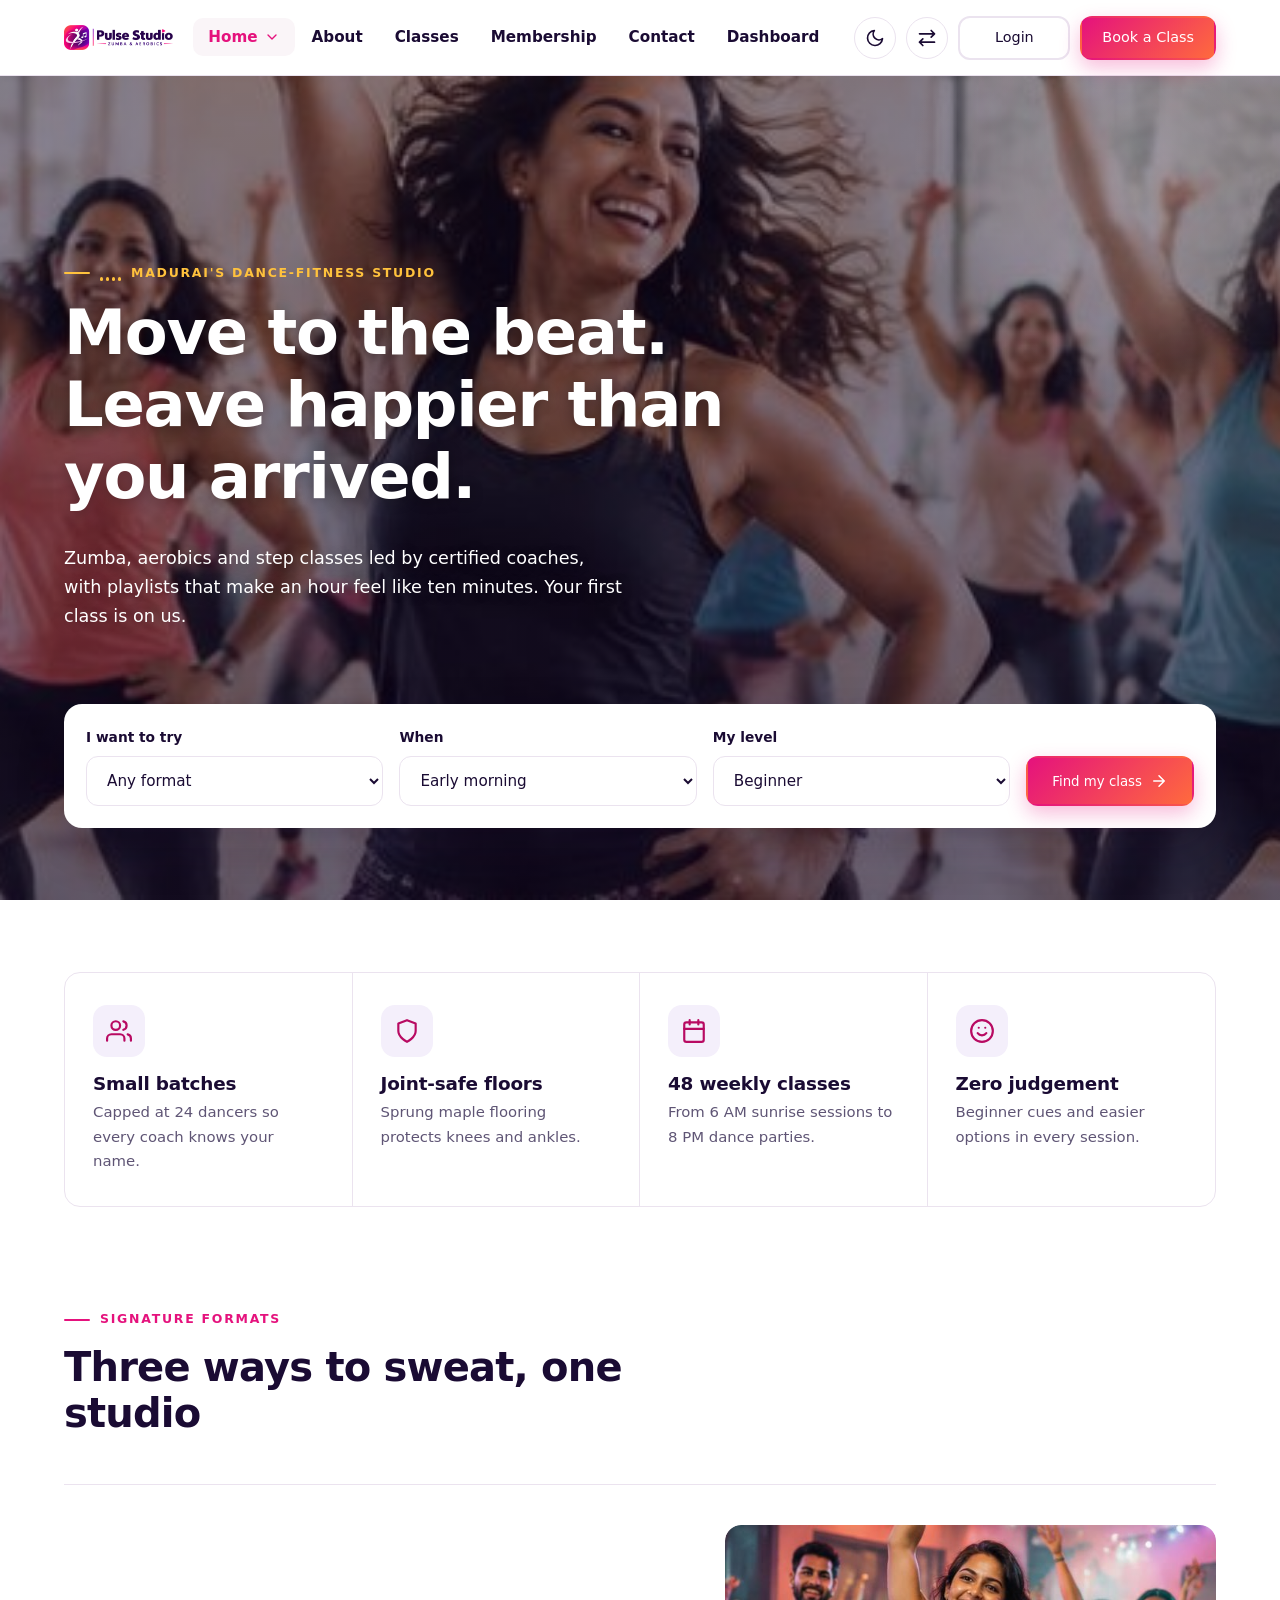
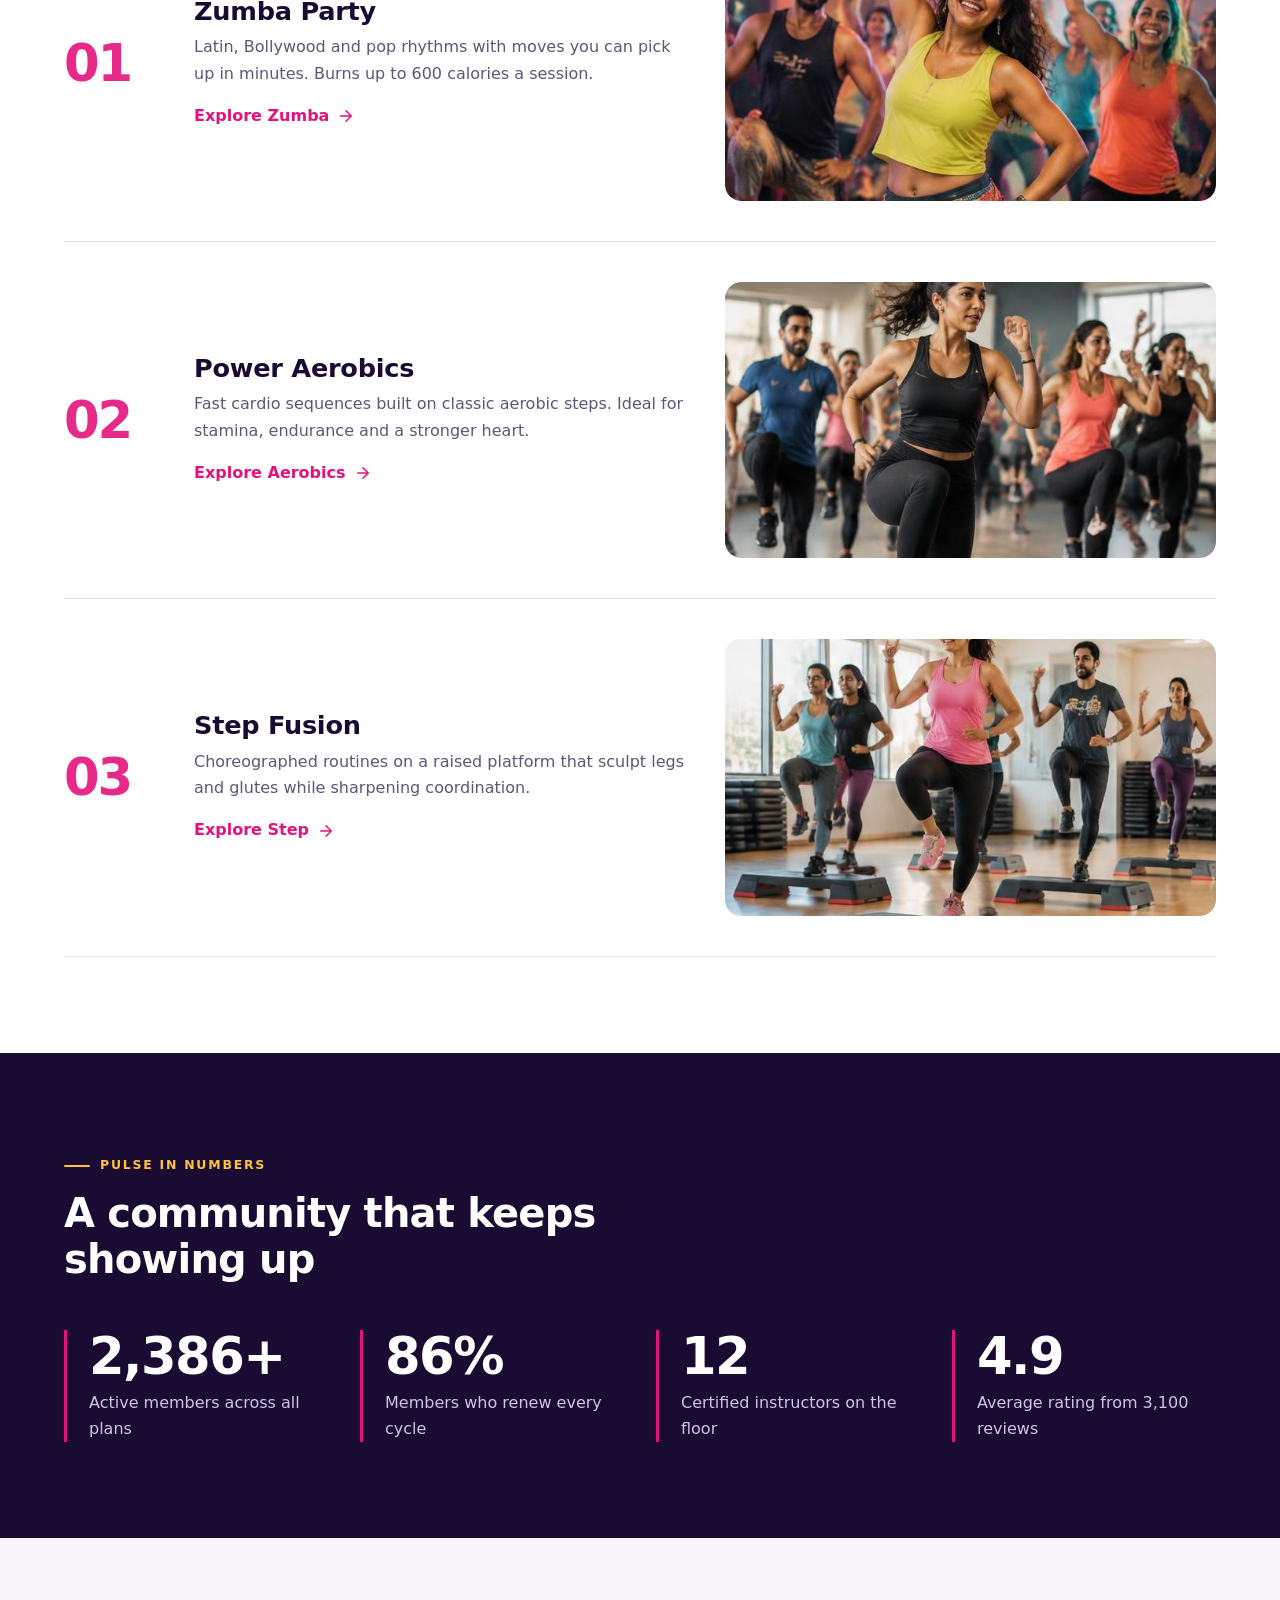
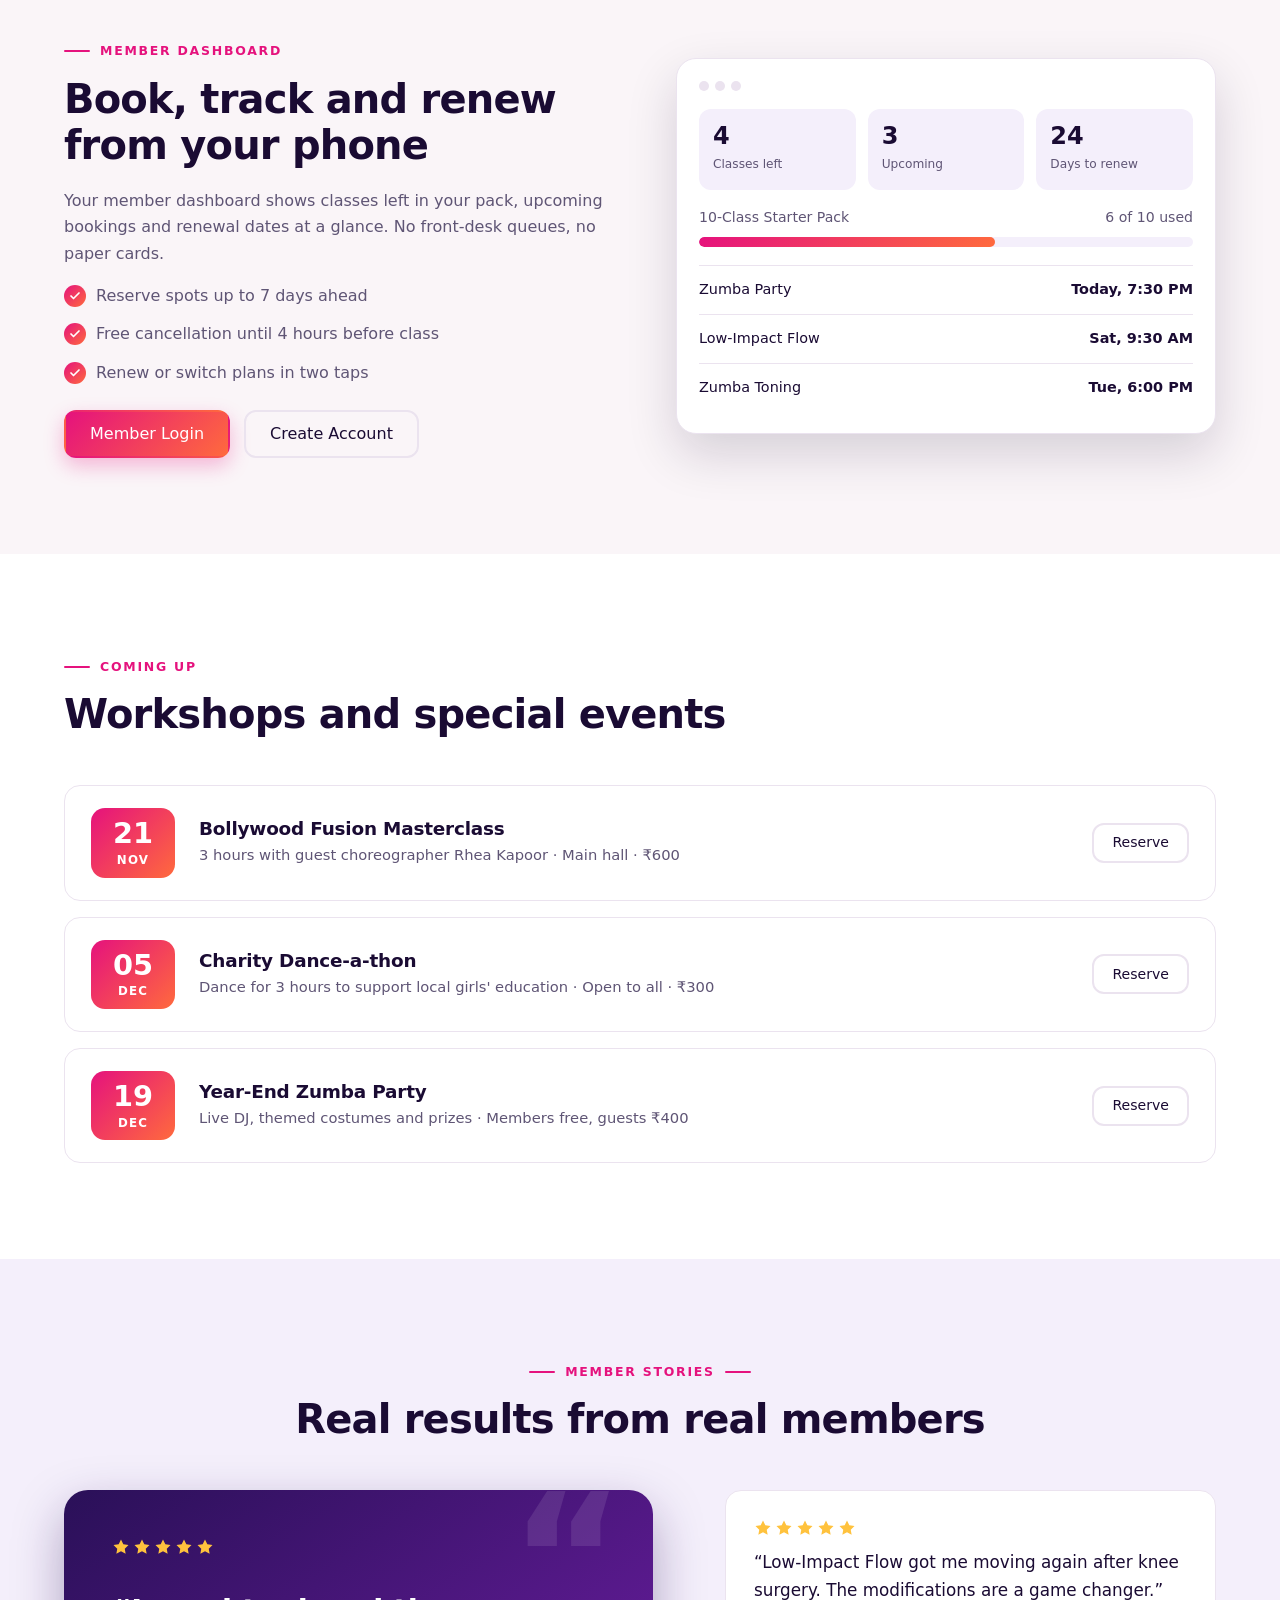
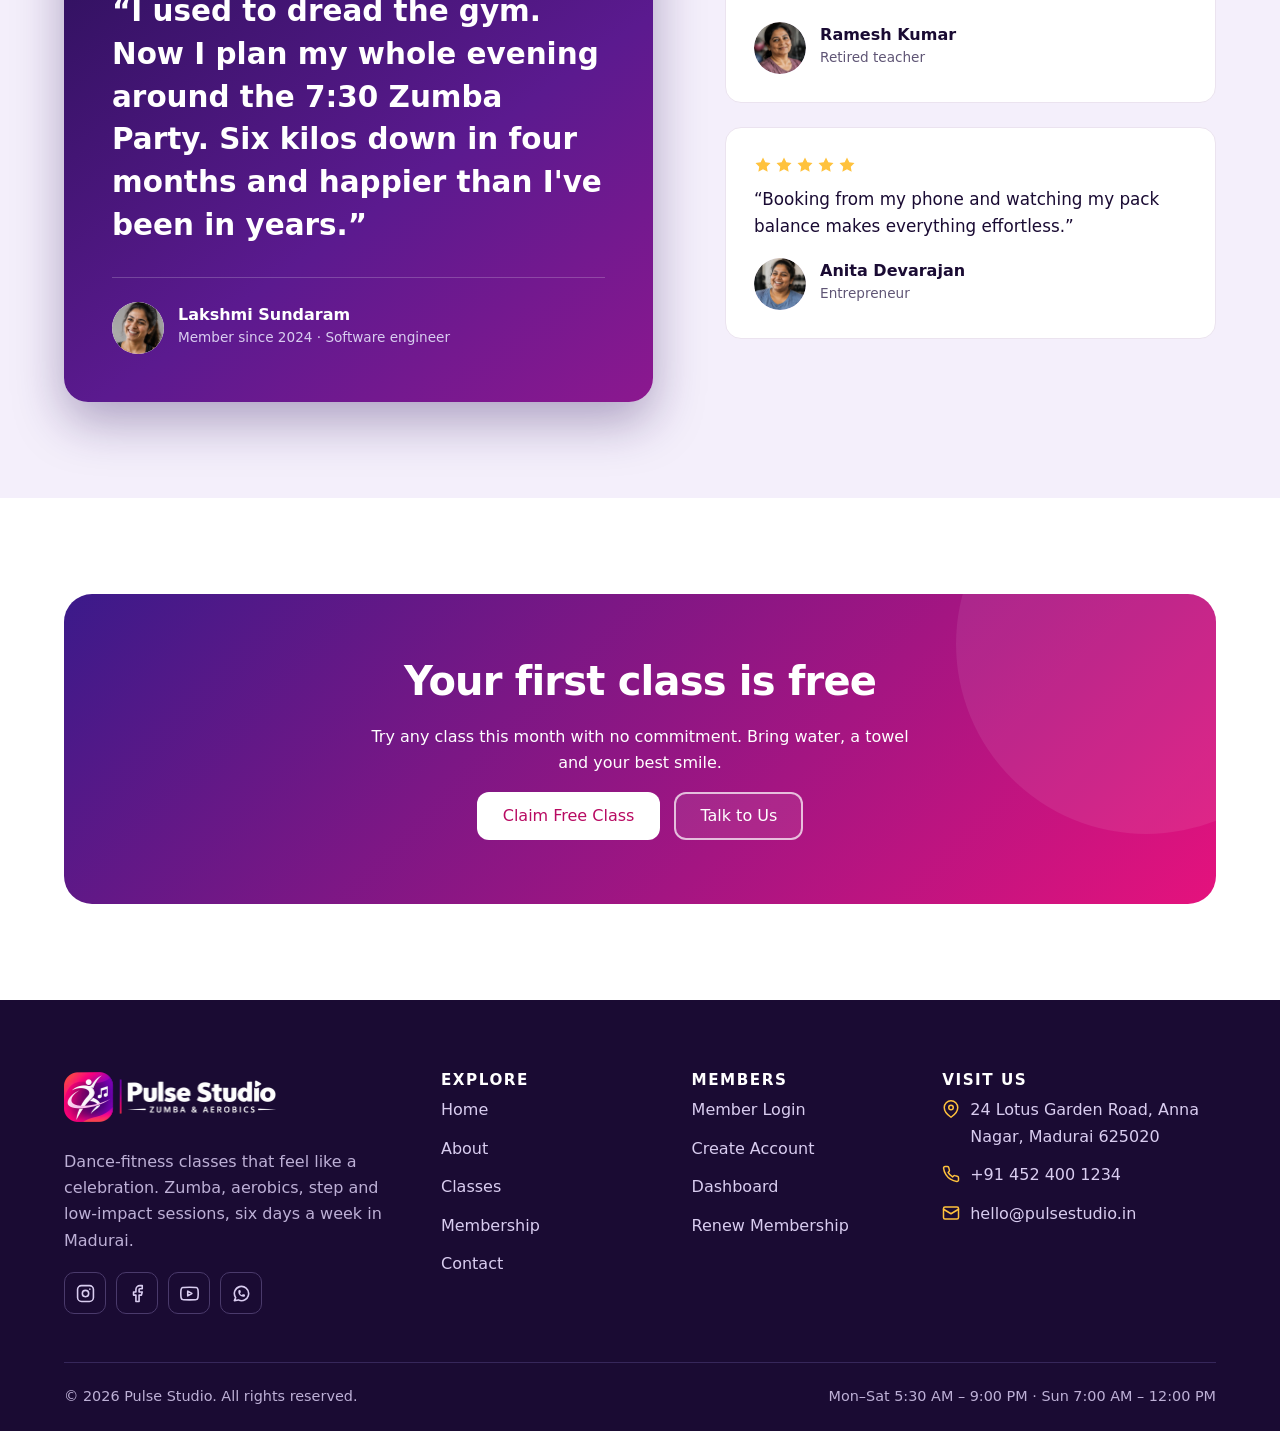
==== index.html @ 19775422 "first commit" ====
<!DOCTYPE html>
<html lang="en" dir="ltr" data-theme="light">
<head>
<meta charset="UTF-8">
<meta name="viewport" content="width=device-width, initial-scale=1">
<title>Pulse Studio — Zumba &amp; Aerobics in Madurai</title>
<meta name="description" content="Upbeat Zumba and aerobics classes for every level. Book a class, track your pack and renew your membership online.">
<script src="assets/js/theme-init.js"></script>
<link rel="icon" type="image/png" sizes="32x32" href="assets/images/favicon-32.png">
<link rel="icon" type="image/png" sizes="256x256" href="assets/images/favicon.png">
<link rel="shortcut icon" href="assets/images/favicon.ico">
<link rel="apple-touch-icon" href="assets/images/favicon.png">
<link rel="stylesheet" href="assets/css/style.css">
<link rel="stylesheet" href="assets/css/responsive.css">
</head>
<body data-page="home1" data-layout="public">
<div id="site-header"></div>
<main>

<!-- 1. Hero with class finder -->
<section class="hero-bg home-hero h1-hero" data-slot="home1-hero-bg" style="--hero-img:url('../images/home1-hero-bg.jpg')">
  <div class="container">
    <div>
      <span class="eyebrow"><span class="eq"><i></i><i></i><i></i><i></i></span>Madurai's dance-fitness studio</span>
      <h1>Move to the beat. Leave happier than you arrived.</h1>
      <p class="lead">Zumba, aerobics and step classes led by certified coaches, with playlists that make an hour feel like ten minutes. Your first class is on us.</p>
    </div>
    <form class="finder" id="classFinder">
      <div class="field"><label for="ff">I want to try</label><select id="ff"><option value="all">Any format</option><option value="zumba">Zumba</option><option value="aerobics">Aerobics</option><option value="step">Step</option><option value="gentle">Low-impact</option></select></div>
      <div class="field"><label for="fd">When</label><select id="fd"><option>Early morning</option><option>Mid-morning</option><option>Evening</option><option>Weekend</option></select></div>
      <div class="field"><label for="fl">My level</label><select id="fl"><option>Beginner</option><option>Intermediate</option><option>All levels</option></select></div>
      <button class="btn btn-primary" type="submit">Find my class <i data-ic="arrow-right"></i></button>
    </form>
  </div>
</section>

<!-- 2. Value strip -->
<section class="section" style="padding-block:72px 0">
  <div class="container">
    <div class="strip">
      <div><div class="ic-box"><i data-ic="users"></i></div><h3>Small batches</h3><p>Capped at 24 dancers so every coach knows your name.</p></div>
      <div><div class="ic-box"><i data-ic="shield"></i></div><h3>Joint-safe floors</h3><p>Sprung maple flooring protects knees and ankles.</p></div>
      <div><div class="ic-box"><i data-ic="calendar"></i></div><h3>48 weekly classes</h3><p>From 6 AM sunrise sessions to 8 PM dance parties.</p></div>
      <div><div class="ic-box"><i data-ic="smile"></i></div><h3>Zero judgement</h3><p>Beginner cues and easier options in every session.</p></div>
    </div>
  </div>
</section>

<!-- 3. Signature formats (numbered rows) -->
<section class="section">
  <div class="container">
    <div class="sec-head"><span class="eyebrow">Signature formats</span><h2>Three ways to sweat, one studio</h2></div>
    <div class="feature-row"><div class="num">01</div><div><h3>Zumba Party</h3><p>Latin, Bollywood and pop rhythms with moves you can pick up in minutes. Burns up to 600 calories a session.</p><a class="text-link" href="classes.html">Explore Zumba <i data-ic="arrow-right"></i></a></div><div class="img-slot r-169" data-slot="home1-format-zumba"><img src="assets/images/home1-format-zumba.jpg" alt="Home1 format zumba" loading="lazy" decoding="async"></div></div>
    <div class="feature-row"><div class="num">02</div><div><h3>Power Aerobics</h3><p>Fast cardio sequences built on classic aerobic steps. Ideal for stamina, endurance and a stronger heart.</p><a class="text-link" href="classes.html">Explore Aerobics <i data-ic="arrow-right"></i></a></div><div class="img-slot r-169" data-slot="home1-format-aerobics"><img src="assets/images/home1-format-aerobics.jpg" alt="Home1 format aerobics" loading="lazy" decoding="async"></div></div>
    <div class="feature-row"><div class="num">03</div><div><h3>Step Fusion</h3><p>Choreographed routines on a raised platform that sculpt legs and glutes while sharpening coordination.</p><a class="text-link" href="classes.html">Explore Step <i data-ic="arrow-right"></i></a></div><div class="img-slot r-169" data-slot="home1-format-step"><img src="assets/images/home1-format-step.jpg" alt="Home1 format step" loading="lazy" decoding="async"></div></div>
  </div>
</section>

<!-- 4. Stats band -->
<section class="section dark-band">
  <div class="container">
    <div class="sec-head"><span class="eyebrow">Pulse in numbers</span><h2>A community that keeps showing up</h2></div>
    <div class="stat-grid">
      <div><div class="stat-num">2,400+</div><p>Active members across all plans</p></div>
      <div><div class="stat-num">86%</div><p>Members who renew every cycle</p></div>
      <div><div class="stat-num">12</div><p>Certified instructors on the floor</p></div>
      <div><div class="stat-num">4.9</div><p>Average rating from 3,100 reviews</p></div>
    </div>
  </div>
</section>

<!-- 5. Member app preview -->
<section class="section alt">
  <div class="container split">
    <div>
      <span class="eyebrow">Member dashboard</span>
      <h2>Book, track and renew from your phone</h2>
      <p>Your member dashboard shows classes left in your pack, upcoming bookings and renewal dates at a glance. No front-desk queues, no paper cards.</p>
      <ul class="checklist"><li>Reserve spots up to 7 days ahead</li><li>Free cancellation until 4 hours before class</li><li>Renew or switch plans in two taps</li></ul>
      <div class="actions"><a class="btn btn-primary" href="login.html">Member Login</a><a class="btn btn-outline" href="create-account.html">Create Account</a></div>
    </div>
    <div class="mock">
      <div class="mock-top"><i></i><i></i><i></i></div>
      <div class="mock-kpis"><div><b>4</b><span>Classes left</span></div><div><b>3</b><span>Upcoming</span></div><div><b>24</b><span>Days to renew</span></div></div>
      <div class="pack-meta"><span>10-Class Starter Pack</span><span>6 of 10 used</span></div>
      <div class="mock-bar"><span style="width:60%"></span></div>
      <div class="mock-row"><span>Zumba Party</span><b>Today, 7:30 PM</b></div>
      <div class="mock-row"><span>Low-Impact Flow</span><b>Sat, 9:30 AM</b></div>
      <div class="mock-row"><span>Zumba Toning</span><b>Tue, 6:00 PM</b></div>
    </div>
  </div>
</section>

<!-- 6. Events -->
<section class="section">
  <div class="container">
    <div class="sec-head"><span class="eyebrow">Coming up</span><h2>Workshops and special events</h2></div>
    <div class="event"><div class="date"><b>21</b><span>Nov</span></div><div><h3>Bollywood Fusion Masterclass</h3><p>3 hours with guest choreographer Rhea Kapoor · Main hall · ₹600</p></div><a class="btn btn-outline btn-sm" href="contact.html">Reserve</a></div>
    <div class="event"><div class="date"><b>05</b><span>Dec</span></div><div><h3>Charity Dance-a-thon</h3><p>Dance for 3 hours to support local girls' education · Open to all · ₹300</p></div><a class="btn btn-outline btn-sm" href="contact.html">Reserve</a></div>
    <div class="event"><div class="date"><b>19</b><span>Dec</span></div><div><h3>Year-End Zumba Party</h3><p>Live DJ, themed costumes and prizes · Members free, guests ₹400</p></div><a class="btn btn-outline btn-sm" href="contact.html">Reserve</a></div>
  </div>
</section>

<!-- 7. Testimonials -->
<section class="section soft">
  <div class="container">
    <div class="sec-head center"><span class="eyebrow">Member stories</span><h2>Real results from real members</h2></div>
    <div class="split wide-l top">
      <div class="feat-quote"><div class="stars"><i data-ic="star" class="fill"></i><i data-ic="star" class="fill"></i><i data-ic="star" class="fill"></i><i data-ic="star" class="fill"></i><i data-ic="star" class="fill"></i></div><p class="quote">“I used to dread the gym. Now I plan my whole evening around the 7:30 Zumba Party. Six kilos down in four months and happier than I've been in years.”</p><div class="person"><div class="img-slot circle" data-slot="home1-t1"><img src="assets/images/home1-t1.jpg" alt="Home1 t1" loading="lazy" decoding="async"></div><div><strong>Lakshmi Sundaram</strong><span>Member since 2024 · Software engineer</span></div></div></div>
      <div class="grid" style="grid-template-columns:1fr">
        <article class="card"><div class="stars"><i data-ic="star" class="fill"></i><i data-ic="star" class="fill"></i><i data-ic="star" class="fill"></i><i data-ic="star" class="fill"></i><i data-ic="star" class="fill"></i></div><p class="quote">“Low-Impact Flow got me moving again after knee surgery. The modifications are a game changer.”</p><div class="person"><div class="img-slot circle" data-slot="home1-t2"><img src="assets/images/home1-t2.jpg" alt="Home1 t2" loading="lazy" decoding="async"></div><div><strong>Ramesh Kumar</strong><span>Retired teacher</span></div></div></article>
        <article class="card"><div class="stars"><i data-ic="star" class="fill"></i><i data-ic="star" class="fill"></i><i data-ic="star" class="fill"></i><i data-ic="star" class="fill"></i><i data-ic="star" class="fill"></i></div><p class="quote">“Booking from my phone and watching my pack balance makes everything effortless.”</p><div class="person"><div class="img-slot circle" data-slot="home1-t3"><img src="assets/images/home1-t3.jpg" alt="Home1 t3" loading="lazy" decoding="async"></div><div><strong>Anita Devarajan</strong><span>Entrepreneur</span></div></div></article>
      </div>
    </div>
  </div>
</section>

<!-- 8. CTA -->
<section class="section">
  <div class="container">
    <div class="band center">
      <h2>Your first class is free</h2>
      <p style="max-width:560px;margin-inline:auto">Try any class this month with no commitment. Bring water, a towel and your best smile.</p>
      <div class="actions" style="justify-content:center"><a class="btn btn-light" href="create-account.html">Claim Free Class</a><a class="btn btn-ghost-light" href="contact.html">Talk to Us</a></div>
    </div>
  </div>
</section>

</main>
<div id="site-footer"></div>
<script src="assets/js/main.js"></script>
</body>
</html>
---- assets/css/style.css ----
/* ===== Pulse Studio design system ===== */
:root {
  --pink: #e5127d;
  --pink-dark: #b80a62;
  --coral: #ff6a3d;
  --violet: #6a35e0;
  --gold: #ffc23d;
  --teal: #0fb5a6;
  --plum: #1a0b33;
  --bg: #ffffff;
  --bg-alt: #faf5f8;
  --bg-soft: #f4effb;
  --surface: #ffffff;
  --text: #1a0b33;
  --muted: #5f5575;
  --border: #ebe3ef;
  --shadow: 0 1px 2px rgba(26, 11, 51, .04), 0 8px 24px rgba(26, 11, 51, .07);
  --shadow-lg: 0 20px 50px rgba(26, 11, 51, .16);
  --radius: 16px;
  --radius-sm: 10px;
  --container: 1200px;
  --nav-h: 76px;
  --hero-h: 440px;
  --btn-h: 48px;
  --ctl-h: 42px;
  --grad: linear-gradient(135deg, var(--pink), var(--coral));
  --grad-2: linear-gradient(135deg, #3b1a8a, var(--pink));
  --slot-a: #f3e2ee;
  --slot-b: #e7defa;
  --ok-bg: #d9f7ee; --ok: #067a62; --wait-bg: #fff0d1; --wait: #94600a; --bad-bg: #ffe1e6; --bad: #b4163a;
}
[data-theme="dark"] {
  --bg: #110a20;
  --bg-alt: #170e2a;
  --bg-soft: #1c1233;
  --surface: #1f1537;
  --text: #f5effc;
  --muted: #b7abd0;
  --border: #35264d;
  --shadow: 0 1px 2px rgba(0, 0, 0, .3), 0 8px 24px rgba(0, 0, 0, .35);
  --shadow-lg: 0 20px 50px rgba(0, 0, 0, .55);
  --slot-a: #2c2046;
  --slot-b: #251a3e;
  --ok-bg: #0c3b32; --ok: #6ff0cf; --wait-bg: #432f0a; --wait: #ffd27a; --bad-bg: #4a1220; --bad: #ff9fb2;
}
*, *::before, *::after { box-sizing: border-box; }
html { scroll-behavior: smooth; }
body { margin: 0; background: var(--bg); color: var(--text); font-family: "Segoe UI", system-ui, -apple-system, Roboto, "Helvetica Neue", Arial, sans-serif; line-height: 1.65; font-size: 16px; -webkit-font-smoothing: antialiased; }
img, svg { max-width: 100%; }
a { color: inherit; text-decoration: none; }
h1, h2, h3, h4 { line-height: 1.15; margin: 0 0 .5em; font-weight: 800; letter-spacing: -.02em; overflow-wrap: anywhere; }
h1 { font-size: clamp(2.1rem, 5.2vw, 3.9rem); }
h2 { font-size: clamp(1.7rem, 3.4vw, 2.5rem); }
h3 { font-size: 1.15rem; letter-spacing: -.01em; }
p { margin: 0 0 1em; color: var(--muted); overflow-wrap: anywhere; }
.container { width: 100%; max-width: var(--container); margin-inline: auto; padding-inline: 24px; }
.section { padding: 96px 0; }
.alt { background: var(--bg-alt); }
.soft { background: var(--bg-soft); }
.dark-band { background: var(--plum); color: #fff; }
.dark-band h2, .dark-band h3 { color: #fff; }
.dark-band p { color: #cfc3e8; }
.center { text-align: center; }
.eyebrow { display: inline-flex; align-items: center; gap: 10px; font-weight: 700; font-size: .78rem; letter-spacing: .14em; text-transform: uppercase; color: var(--pink); margin-bottom: 14px; }
.eyebrow::before { content: ""; width: 26px; height: 2px; background: currentColor; border-radius: 2px; }
.center .eyebrow::after { content: ""; width: 26px; height: 2px; background: currentColor; border-radius: 2px; }
.dark-band .eyebrow, .hero-bg .eyebrow { color: var(--gold); }
.sec-head { max-width: 700px; margin-bottom: 48px; }
.sec-head.center { margin-inline: auto; }
.sec-head p { font-size: 1.05rem; }
.lead { font-size: 1.1rem; }

/* Icons */
.ic { display: inline-flex; width: 1.25em; height: 1.25em; flex-shrink: 0; }
.ic svg { width: 100%; height: 100%; stroke: currentColor; fill: none; stroke-width: 2; stroke-linecap: round; stroke-linejoin: round; }
.ic.fill svg { fill: currentColor; stroke: none; }
.ic-box { width: 52px; height: 52px; border-radius: 14px; display: grid; place-items: center; background: var(--bg-soft); color: var(--pink); margin-bottom: 18px; font-size: 1.5rem; flex-shrink: 0; }
.ic-box .ic { width: 26px; height: 26px; }
.ic-box.solid { background: var(--grad); color: #fff; }
.alt .ic-box, .soft .ic-box { background: var(--surface); }
.stars { display: flex; gap: 3px; color: var(--gold); margin-bottom: 12px; }
.stars .ic { width: 18px; height: 18px; }

/* Buttons */
.btn { display: inline-flex; align-items: center; justify-content: center; gap: 8px; height: var(--btn-h); padding: 0 24px; border-radius: 12px; border: 2px solid transparent; font: 700 .95rem/1 inherit; font-family: inherit; cursor: pointer; white-space: nowrap; transition: transform .15s, box-shadow .15s, background .15s; }
.btn:hover { transform: translateY(-2px); }
.btn .ic { width: 18px; height: 18px; }
.btn-primary { background: var(--grad); color: #fff; box-shadow: 0 8px 20px rgba(229, 18, 125, .28); }
.btn-outline { background: transparent; color: var(--text); border-color: var(--border); }
.btn-outline:hover { border-color: var(--pink); color: var(--pink); }
.btn-light { background: #fff; color: var(--pink-dark); }
.btn-ghost-light { background: rgba(255, 255, 255, .08); color: #fff; border-color: rgba(255, 255, 255, .7); }
.btn-dark { background: var(--plum); color: #fff; }
.btn-block { width: 100%; }
.btn-sm { --btn-h: 40px; padding: 0 18px; font-size: .88rem; }
.actions { display: flex; flex-wrap: wrap; gap: 14px; }
.text-link { display: inline-flex; align-items: center; gap: 8px; font-weight: 700; color: var(--pink); }
.text-link .ic { width: 18px; height: 18px; }

/* Image slots (intentionally blank) */
.img-slot { position: relative; width: 100%; min-height: 200px; border-radius: var(--radius); overflow: hidden; background: radial-gradient(circle at 20% 15%, rgba(255, 255, 255, .5), transparent 45%), linear-gradient(135deg, var(--slot-a), var(--slot-b)); }
.r-43 { aspect-ratio: 4/3; min-height: 0; }
.r-169 { aspect-ratio: 16/9; min-height: 0; }
.r-11 { aspect-ratio: 1/1; min-height: 0; }
.r-34 { aspect-ratio: 3/4; min-height: 0; }
.r-45 { aspect-ratio: 4/5; min-height: 0; }
.tall { min-height: 460px; }
.circle { border-radius: 50%; }
.stretch { height: 100%; min-height: 320px; }

/* Hero */
.hero-bg { position: relative; isolation: isolate; color: #fff; display: flex; align-items: center; width: 100%; background-color: #2a1253; background-image: var(--hero-img, linear-gradient(120deg, #2a1058 0%, #8d1a8f 48%, #ff5a7a 100%)); background-size: cover; background-position: center; background-repeat: no-repeat; }
.hero-bg::before { content: ""; position: absolute; inset: 0; background: rgba(18, 6, 36, .16); z-index: -1; }
.hero-bg h1, .hero-bg h2, .hero-bg p { color: #fff; text-shadow: 0 2px 14px rgba(0, 0, 0, .3); }
.page-hero { min-height: var(--hero-h); height: var(--hero-h); padding: 40px 0; }
.page-hero p { max-width: 620px; font-size: 1.12rem; }
.crumbs { font-size: .88rem; margin-bottom: 16px; display: flex; gap: 8px; align-items: center; font-weight: 600; }
.crumbs .ic { width: 14px; height: 14px; opacity: .8; }
.home-hero { min-height: calc(100vh - var(--nav-h)); padding: 72px 0; }

/* Public navbar */
.site-header { position: sticky; top: 0; z-index: 100; background: var(--surface); border-bottom: 1px solid var(--border); height: var(--nav-h); }
.nav-wrap { height: 100%; display: flex; align-items: center; justify-content: space-between; gap: 20px; }
.logo { display: inline-flex; align-items: center; gap: 11px; font-weight: 900; font-size: 1.25rem; letter-spacing: -.02em; flex-shrink: 0; line-height: 1.05; }
.logo-mark { width: 40px; height: 40px; border-radius: 12px; background: var(--grad); display: grid; place-items: center; color: #fff; flex-shrink: 0; }
.logo-mark .ic { width: 22px; height: 22px; }
.logo small { display: block; font-size: .6rem; font-weight: 700; letter-spacing: .16em; color: var(--muted); text-transform: uppercase; margin-top: 3px; }
.nav-links { display: flex; align-items: center; gap: 2px; list-style: none; margin: 0; padding: 0; }
.nav-links > li { position: relative; }
.nav-links a, .nav-links .dd-toggle { display: inline-flex; align-items: center; gap: 6px; padding: 10px 15px; border-radius: 10px; font-weight: 600; font-size: .95rem; background: none; border: 0; color: var(--text); cursor: pointer; font-family: inherit; white-space: nowrap; }
.nav-links .dd-toggle .ic { width: 16px; height: 16px; }
.nav-links a:hover, .nav-links .dd-toggle:hover { background: var(--bg-alt); }
.nav-links .active { color: var(--pink); background: var(--bg-alt); }
.dropdown { position: absolute; top: calc(100% + 6px); inset-inline-start: 0; min-width: 160px; background: var(--surface); border: 1px solid var(--border); border-radius: 12px; box-shadow: var(--shadow-lg); padding: 6px; display: none; z-index: 110; }
.dropdown.open { display: block; }
.dropdown a { display: flex; width: 100%; }
.nav-actions { display: flex; align-items: center; gap: 10px; }
.nav-actions .btn { --btn-h: 44px; padding: 0 20px; font-size: .9rem; min-width: 112px; }
.icon-btn { width: var(--ctl-h); height: var(--ctl-h); border-radius: 10px; border: 1px solid var(--border); background: var(--surface); color: var(--text); cursor: pointer; display: inline-grid; place-items: center; flex-shrink: 0; font-family: inherit; padding: 0; position: relative; }
.icon-btn:hover { background: var(--bg-alt); border-color: var(--pink); color: var(--pink); }
.icon-btn .ic { width: 20px; height: 20px; }
.dir-btn { width: auto; min-width: 52px; padding: 0 12px; font-weight: 800; font-size: .78rem; letter-spacing: .04em; }
.theme-btn .ic-moon { display: inline-flex; }
.theme-btn .ic-sun { display: none; }
[data-theme="dark"] .theme-btn .ic-moon { display: none; }
[data-theme="dark"] .theme-btn .ic-sun { display: inline-flex; }
.hamburger { display: none; }
.mobile-menu { display: none; }
html.nav-compact .nav-links, html.nav-compact .nav-actions .btn, html.nav-compact .nav-actions .theme-btn, html.nav-compact .nav-actions .dir-btn { display: none; }
html.nav-compact .hamburger { display: inline-grid; }
html.nav-compact .mobile-menu { position: fixed; top: var(--nav-h); inset-inline: 0; bottom: 0; background: var(--surface); padding: 20px; overflow-y: auto; z-index: 99; border-top: 1px solid var(--border); }
html.nav-compact .mobile-menu.open { display: block; }
.mobile-menu ul { list-style: none; margin: 0 0 20px; padding: 0; }
.mobile-menu li > a, .mobile-menu .dd-toggle { display: flex; width: 100%; justify-content: space-between; align-items: center; padding: 14px 12px; font-weight: 700; border-radius: 12px; background: none; border: 0; color: var(--text); font-size: 1rem; font-family: inherit; cursor: pointer; }
.mobile-menu li > a.active, .mobile-menu .dd-toggle.active { color: var(--pink); background: var(--bg-alt); }
.mobile-menu .sub { display: none; padding-inline-start: 16px; }
.mobile-menu .sub.open { display: block; }
.mobile-menu .sub a { display: block; padding: 12px; font-weight: 600; border-radius: 10px; }
.mobile-menu .m-actions { display: grid; gap: 12px; margin-bottom: 20px; }
.mobile-menu .m-actions .btn { width: 100%; }
.mobile-menu .m-controls { display: flex; gap: 10px; }
.mobile-menu .m-controls .icon-btn { flex: 1; height: 46px; }

/* Grids */
.grid { display: grid; gap: 24px; }
.grid-2 { grid-template-columns: repeat(2, 1fr); }
.grid-3 { grid-template-columns: repeat(3, 1fr); }
.grid-4 { grid-template-columns: repeat(4, 1fr); }
.split { display: grid; grid-template-columns: 1fr 1fr; gap: 72px; align-items: center; }
.split.wide-l { grid-template-columns: 1.2fr 1fr; }
.split.wide-r { grid-template-columns: 1fr 1.2fr; }
.split.top { align-items: start; }
.card { background: var(--surface); border: 1px solid var(--border); border-radius: var(--radius); padding: 28px; display: flex; flex-direction: column; height: 100%; transition: transform .2s, box-shadow .2s; }
.card:hover { transform: translateY(-3px); box-shadow: var(--shadow); }
.card .img-slot { margin-bottom: 20px; }
.card p { flex-grow: 1; }
.card > .btn, .card > .text-link { align-self: flex-start; margin-top: auto; }
.card.flat:hover { transform: none; box-shadow: none; }
.meta { display: flex; flex-wrap: wrap; gap: 8px; margin-bottom: 12px; }
.tag { display: inline-flex; align-items: center; gap: 6px; padding: 4px 12px; border-radius: 999px; font-size: .74rem; font-weight: 800; background: var(--bg-alt); color: var(--pink); border: 1px solid var(--border); letter-spacing: .02em; }
.tag.violet { color: var(--violet); background: var(--bg-soft); }
[data-theme="dark"] .tag.violet { color: #c4a9ff; }
.tag .ic { width: 13px; height: 13px; }
.checklist { list-style: none; padding: 0; margin: 0 0 24px; display: grid; gap: 12px; }
.checklist li { padding-inline-start: 32px; position: relative; color: var(--muted); }
.checklist li b { color: var(--text); }
.checklist li::before { content: ""; position: absolute; inset-inline-start: 0; top: 2px; width: 22px; height: 22px; border-radius: 50%; background: url("data:image/svg+xml,%3Csvg xmlns='http://www.w3.org/2000/svg' viewBox='0 0 24 24' fill='none' stroke='white' stroke-width='3.4' stroke-linecap='round' stroke-linejoin='round'%3E%3Cpath d='M20 6L9 17l-5-5'/%3E%3C/svg%3E") center / 12px no-repeat, var(--grad); }

/* Stat / number */
.stat-num { font-size: clamp(2.2rem, 4vw, 3.2rem); font-weight: 900; line-height: 1.05; letter-spacing: -.03em; }
.stat-num.grad { background: var(--grad); -webkit-background-clip: text; background-clip: text; color: transparent; }
.dark-band .stat-num { color: #fff; }
.band { background: var(--grad-2); color: #fff; border-radius: 28px; padding: 64px 48px; position: relative; overflow: hidden; }
.band h2, .band p { color: #fff; }
.band::after { content: ""; position: absolute; width: 380px; height: 380px; border-radius: 50%; background: rgba(255, 255, 255, .08); inset-inline-end: -120px; top: -140px; }
.band > * { position: relative; z-index: 1; }
.person { display: flex; align-items: center; gap: 14px; margin-top: auto; }
.person .img-slot { width: 52px; min-height: 52px; height: 52px; margin: 0; flex-shrink: 0; }
.person strong { display: block; line-height: 1.2; }
.person span { font-size: .85rem; color: var(--muted); }
.quote { font-size: 1.05rem; color: var(--text); }

/* Tables, status */
.table-wrap { overflow-x: auto; border-radius: var(--radius); border: 1px solid var(--border); background: var(--surface); }
table { width: 100%; border-collapse: collapse; min-width: 600px; }
th, td { padding: 15px 18px; text-align: start; border-bottom: 1px solid var(--border); font-size: .92rem; white-space: nowrap; vertical-align: middle; }
th { background: var(--bg-alt); font-size: .74rem; text-transform: uppercase; letter-spacing: .08em; color: var(--muted); font-weight: 800; }
tr:last-child td { border-bottom: 0; }
tbody tr:hover td { background: var(--bg-alt); }
.status { display: inline-block; padding: 4px 12px; border-radius: 999px; font-size: .74rem; font-weight: 800; }
.st-ok { background: var(--ok-bg); color: var(--ok); }
.st-wait { background: var(--wait-bg); color: var(--wait); }
.st-bad { background: var(--bad-bg); color: var(--bad); }

/* Tabs / chips */
.chips, .tabs { display: flex; flex-wrap: wrap; gap: 10px; margin-bottom: 32px; }
.chip, .tab-btn { height: 42px; padding: 0 20px; border-radius: 10px; border: 1px solid var(--border); background: var(--surface); color: var(--text); font-weight: 700; cursor: pointer; font-family: inherit; font-size: .9rem; }
.chip:hover, .tab-btn:hover { border-color: var(--pink); }
.chip.on, .tab-btn.on { background: var(--plum); color: #fff; border-color: var(--plum); }
[data-theme="dark"] .chip.on, [data-theme="dark"] .tab-btn.on { background: var(--pink); border-color: var(--pink); }
.tab-panel { display: none; }
.tab-panel.on { display: block; }

/* Pricing */
.price-card { position: relative; }
.price-card .price { font-size: 3rem; font-weight: 900; letter-spacing: -.03em; line-height: 1; margin: 12px 0 22px; color: var(--text); }
.price-card .price small { font-size: .95rem; font-weight: 600; color: var(--muted); letter-spacing: 0; }
.price-card.featured { background: var(--plum); border-color: var(--plum); color: #fff; transform: translateY(-12px); box-shadow: var(--shadow-lg); }
.price-card.featured:hover { transform: translateY(-14px); }
.price-card.featured h3, .price-card.featured .price { color: #fff; }
.price-card.featured p, .price-card.featured .checklist li, .price-card.featured .price small { color: #cfc3e8; }
.price-card .badge { position: absolute; top: -14px; inset-inline-start: 28px; background: var(--grad); color: #fff; padding: 5px 16px; border-radius: 999px; font-size: .74rem; font-weight: 800; letter-spacing: .04em; }
.switch { display: inline-flex; background: var(--bg-alt); border: 1px solid var(--border); border-radius: 12px; padding: 4px; margin-bottom: 44px; }
.switch button { height: 42px; padding: 0 22px; border: 0; border-radius: 9px; background: none; color: var(--text); font: 700 .9rem inherit; font-family: inherit; cursor: pointer; }
.switch button.on { background: var(--plum); color: #fff; }
[data-theme="dark"] .switch button.on { background: var(--pink); }

/* Accordion */
.acc { display: grid; gap: 12px; }
.acc-item { background: var(--surface); border: 1px solid var(--border); border-radius: 14px; }
.acc-q { width: 100%; display: flex; justify-content: space-between; gap: 12px; align-items: center; padding: 20px 22px; background: none; border: 0; color: var(--text); font: 700 1rem inherit; font-family: inherit; cursor: pointer; text-align: start; }
.acc-q .ic { transition: transform .2s; color: var(--pink); }
.acc-a { display: none; padding: 0 22px 20px; }
.acc-a p { margin: 0; }
.acc-item.open .acc-a { display: block; }
.acc-item.open .acc-q .ic { transform: rotate(45deg); }

/* Forms */
.form-grid { display: grid; grid-template-columns: 1fr 1fr; gap: 18px; }
.field { display: flex; flex-direction: column; gap: 7px; margin-bottom: 18px; min-width: 0; }
.form-grid .field { margin-bottom: 0; }
.field.full { grid-column: 1 / -1; }
.field label { font-weight: 700; font-size: .86rem; }
.field input, .field select, .field textarea { width: 100%; height: 50px; padding: 0 16px; border-radius: 12px; border: 1.5px solid var(--border); background: var(--surface); color: var(--text); font: inherit; font-size: .95rem; }
.field textarea { height: 140px; padding: 14px 16px; resize: vertical; }
.field input:focus, .field select:focus, .field textarea:focus { outline: 2px solid var(--pink); outline-offset: 1px; border-color: var(--pink); }
.field .err { color: #d1264b; font-size: .8rem; display: none; }
.field.invalid .err { display: block; }
.field.invalid input, .field.invalid textarea, .field.invalid select { border-color: #d1264b; }
.form-msg { display: none; padding: 14px 16px; border-radius: 12px; background: var(--ok-bg); color: var(--ok); font-weight: 700; margin-top: 16px; }
.form-msg.show { display: block; }
.pw-wrap { position: relative; }
.pw-wrap input { padding-inline-end: 52px; }
.pw-toggle { position: absolute; inset-inline-end: 6px; top: 7px; width: 36px; height: 36px; border: 0; background: none; cursor: pointer; color: var(--muted); display: grid; place-items: center; }
.pw-toggle .ic { width: 20px; height: 20px; }
.pw-toggle .ic-off { display: none; }
.pw-toggle.shown .ic-off { display: inline-flex; }
.pw-toggle.shown .ic-on { display: none; }
.check { display: flex; gap: 10px; align-items: center; font-size: .9rem; color: var(--muted); }
.check input { width: 18px; height: 18px; accent-color: var(--pink); flex-shrink: 0; }

/* Contact helpers */
.info-row { display: flex; gap: 16px; align-items: flex-start; padding: 22px 0; border-bottom: 1px solid var(--border); }
.info-row:last-child { border-bottom: 0; }
.info-row .ic-box { margin: 0; width: 48px; height: 48px; }
.info-row strong { display: block; }
.info-row span { color: var(--muted); }
.map-box { border-radius: var(--radius); overflow: hidden; border: 1px solid var(--border); min-height: 420px; background: var(--bg-soft); }
.map-box svg { width: 100%; height: 100%; min-height: 420px; display: block; }
.hours { width: 100%; border-collapse: collapse; min-width: 0; }
.hours td { padding: 14px 0; border-bottom: 1px dashed var(--border); white-space: normal; font-size: 1rem; }
.hours td:last-child { text-align: end; font-weight: 700; }
.hours tr:last-child td { border: 0; }
.hours tr:hover td { background: none; }

/* Footer */
.site-footer { background: var(--plum); color: #d9cdf0; padding-top: 72px; }
.site-footer p { color: #bdb0d6; }
.foot-grid { display: grid; grid-template-columns: 1.6fr 1fr 1fr 1.3fr; gap: 40px; padding-bottom: 48px; }
.site-footer h4 { color: #fff; font-size: .95rem; text-transform: uppercase; letter-spacing: .1em; }
.site-footer ul { list-style: none; margin: 0; padding: 0; display: grid; gap: 12px; }
.site-footer li { display: flex; gap: 10px; align-items: flex-start; }
.site-footer li .ic { width: 18px; height: 18px; margin-top: 3px; color: var(--gold); }
.site-footer a:hover { color: var(--gold); }
.socials { display: flex; gap: 10px; margin-top: 18px; }
.socials a { width: 42px; height: 42px; border-radius: 10px; border: 1px solid #4a3a6b; display: grid; place-items: center; }
.socials a:hover { background: var(--pink); border-color: var(--pink); color: #fff; }
.socials .ic { width: 19px; height: 19px; }
.foot-bottom { border-top: 1px solid #36275a; padding: 22px 0; font-size: .9rem; display: flex; justify-content: space-between; flex-wrap: wrap; gap: 10px; color: #bdb0d6; }
.to-top { position: fixed; inset-inline-end: 20px; bottom: 20px; width: 48px; height: 48px; border-radius: 12px; border: 0; background: var(--grad); color: #fff; cursor: pointer; box-shadow: 0 8px 20px rgba(229, 18, 125, .4); opacity: 0; pointer-events: none; transition: opacity .2s; z-index: 90; display: grid; place-items: center; }
.to-top.show { opacity: 1; pointer-events: auto; }

/* ====== Home 1 ====== */
.h1-hero { align-items: flex-end; }
.h1-hero .container { display: flex; flex-direction: column; gap: 56px; }
.h1-hero h1 { max-width: 780px; }
.h1-hero .lead { max-width: 560px; }
.finder { background: var(--surface); border-radius: 18px; padding: 22px; display: grid; grid-template-columns: repeat(3, 1fr) auto; gap: 16px; align-items: end; box-shadow: var(--shadow-lg); color: var(--text); }
.finder .field { margin: 0; }
.finder .btn { height: 50px; }
.strip { display: grid; grid-template-columns: repeat(4, 1fr); gap: 0; border: 1px solid var(--border); border-radius: var(--radius); background: var(--surface); }
.strip > div { padding: 32px 28px; border-inline-end: 1px solid var(--border); }
.strip > div:last-child { border: 0; }
.strip .ic-box { margin-bottom: 16px; }
.strip h3 { margin-bottom: 6px; }
.strip p { margin: 0; font-size: .93rem; }
.feature-row { display: grid; grid-template-columns: 90px 1fr 1fr; gap: 40px; align-items: center; padding: 40px 0; border-top: 1px solid var(--border); }
.feature-row:last-child { border-bottom: 1px solid var(--border); }
.feature-row .num { font-size: 3.2rem; font-weight: 900; color: var(--pink); opacity: .9; letter-spacing: -.04em; line-height: 1; }
.feature-row h3 { font-size: 1.6rem; margin-bottom: 8px; }
.stepper { display: grid; grid-template-columns: repeat(4, 1fr); gap: 0; position: relative; counter-reset: st; }
.stepper::before { content: ""; position: absolute; top: 24px; inset-inline: 12% 12%; height: 2px; background: repeating-linear-gradient(90deg, var(--border) 0 8px, transparent 8px 16px); }
.st { position: relative; text-align: center; padding: 0 16px; }
.st::before { counter-increment: st; content: counter(st); display: grid; place-items: center; width: 48px; height: 48px; margin: 0 auto 20px; border-radius: 50%; background: var(--grad); color: #fff; font-weight: 900; position: relative; z-index: 1; box-shadow: 0 0 0 8px var(--bg); }
.alt .st::before { box-shadow: 0 0 0 8px var(--bg-alt); }
.soft .st::before { box-shadow: 0 0 0 8px var(--bg-soft); }
.stat-grid { display: grid; grid-template-columns: repeat(4, 1fr); gap: 32px; }
.stat-grid > div { padding-inline-start: 22px; border-inline-start: 3px solid var(--pink); }
.stat-grid p { margin: 6px 0 0; }
.event { display: grid; grid-template-columns: 84px 1fr auto; gap: 24px; align-items: center; padding: 22px 26px; border: 1px solid var(--border); border-radius: var(--radius); background: var(--surface); transition: box-shadow .2s; }
.event:hover { box-shadow: var(--shadow); }
.event + .event { margin-top: 16px; }
.event .date { text-align: center; border-radius: 14px; background: var(--grad); color: #fff; padding: 10px 0; line-height: 1.1; }
.event .date b { display: block; font-size: 1.8rem; }
.event .date span { font-size: .74rem; font-weight: 800; letter-spacing: .1em; text-transform: uppercase; }
.event h3 { margin-bottom: 4px; }
.event p { margin: 0; font-size: .92rem; }
.feat-quote { background: var(--plum); color: #fff; border-radius: 24px; padding: 48px; display: flex; flex-direction: column; height: 100%; }
.feat-quote .quote { color: #fff; font-size: 1.4rem; line-height: 1.5; font-weight: 600; }
.feat-quote .person span { color: #bdb0d6; }
.mock { background: var(--surface); border: 1px solid var(--border); border-radius: 20px; box-shadow: var(--shadow-lg); padding: 22px; }
.mock-top { display: flex; gap: 6px; margin-bottom: 18px; }
.mock-top i { width: 10px; height: 10px; border-radius: 50%; background: var(--border); }
.mock-kpis { display: grid; grid-template-columns: repeat(3, 1fr); gap: 12px; margin-bottom: 16px; }
.mock-kpis div { background: var(--bg-soft); border-radius: 12px; padding: 14px; }
.mock-kpis b { font-size: 1.5rem; display: block; line-height: 1.1; }
.mock-kpis span { font-size: .76rem; color: var(--muted); }
.mock-bar { height: 10px; border-radius: 99px; background: var(--bg-soft); overflow: hidden; margin: 8px 0 18px; }
.mock-bar span { display: block; height: 100%; background: var(--grad); border-radius: 99px; }
.mock-row { display: flex; justify-content: space-between; padding: 12px 0; border-top: 1px solid var(--border); font-size: .9rem; }

/* ====== Home 2 ====== */
.h2-hero .container { display: grid; grid-template-columns: 1.1fr .9fr; gap: 56px; align-items: center; }
.glass { background: rgba(255, 255, 255, .14); border: 1px solid rgba(255, 255, 255, .4); backdrop-filter: blur(8px); border-radius: 22px; padding: 26px; color: #fff; }
.glass h3 { color: #fff; }
.glass .row { display: flex; justify-content: space-between; gap: 14px; padding: 13px 0; border-top: 1px solid rgba(255, 255, 255, .3); font-weight: 600; }
.glass .row:first-of-type { border-top: 0; }
.glass .row em { font-style: normal; color: var(--gold); font-weight: 800; }
.hero-stats { display: flex; gap: 40px; margin-top: 40px; flex-wrap: wrap; }
.hero-stats b { display: block; font-size: 2rem; color: #fff; line-height: 1.1; }
.hero-stats span { color: #fff; font-size: .9rem; opacity: .9; }
.ticker { display: flex; flex-wrap: wrap; gap: 14px; justify-content: center; }
.ticker span { padding: 14px 26px; border-radius: 999px; border: 1px solid var(--border); font-weight: 800; font-size: 1.1rem; background: var(--surface); display: inline-flex; gap: 10px; align-items: center; }
.ticker .ic { color: var(--pink); width: 20px; height: 20px; }
.vibe-panel { display: grid; grid-template-columns: 1.1fr 1fr; gap: 0; border: 1px solid var(--border); border-radius: 24px; overflow: hidden; background: var(--surface); }
.vibe-panel .img-slot { border-radius: 0; height: 100%; min-height: 360px; }
.vibe-panel .body { padding: 44px; display: flex; flex-direction: column; justify-content: center; }
.bento { display: grid; grid-template-columns: repeat(4, 1fr); grid-auto-rows: 200px; gap: 18px; }
.bento .b1 { grid-column: span 2; grid-row: span 2; }
.bento .b4 { grid-column: span 2; }
.bento > .img-slot, .bento > .fact { height: 100%; min-height: 0; }
.fact { border-radius: var(--radius); background: var(--plum); color: #fff; padding: 24px; display: flex; flex-direction: column; justify-content: center; }
.fact.pink { background: var(--grad); }
.fact b { font-size: 2.4rem; line-height: 1; }
.fact span { color: #fff; opacity: .9; }
.lb { counter-reset: lb; }
.lb tr td:first-child { width: 56px; font-weight: 900; color: var(--pink); }
.prize { display: flex; gap: 16px; align-items: center; padding: 18px 20px; border: 1px solid var(--border); border-radius: 14px; background: var(--surface); }
.prize + .prize { margin-top: 14px; }
.prize .ic-box { margin: 0; }
.prize b { display: block; }
.prize span { color: var(--muted); font-size: .9rem; }
.offer { position: relative; border-radius: 20px; padding: 32px; color: #fff; display: flex; flex-direction: column; min-height: 300px; overflow: hidden; }
.offer.o1 { background: linear-gradient(135deg, #3b1a8a, #6a35e0); }
.offer.o2 { background: linear-gradient(135deg, #e5127d, #ff6a3d); }
.offer.o3 { background: linear-gradient(135deg, #0a7c76, #0fb5a6); }
.offer h3, .offer p { color: #fff; }
.offer .pct { font-size: 3.4rem; font-weight: 900; line-height: 1; letter-spacing: -.04em; margin-bottom: 10px; }
.offer .btn { align-self: flex-start; margin-top: auto; }
.news { display: grid; grid-template-columns: 1fr 1fr; gap: 56px; align-items: center; }
.news-form { display: flex; gap: 12px; }
.news-form input { flex: 1; min-width: 0; height: 52px; border-radius: 12px; border: 0; padding: 0 18px; font: inherit; }

/* ====== About ====== */
.story-wrap { position: relative; }
.float-card { position: absolute; inset-inline-end: -28px; bottom: -28px; background: var(--grad); color: #fff; border-radius: 18px; padding: 24px 28px; box-shadow: var(--shadow-lg); max-width: 220px; }
.float-card b { font-size: 2.4rem; line-height: 1; display: block; }
.float-card span { font-size: .9rem; }
.pillar { padding: 36px 30px; border-radius: var(--radius); background: var(--surface); border: 1px solid var(--border); position: relative; overflow: hidden; height: 100%; }
.pillar .big { font-size: 4.5rem; font-weight: 900; color: var(--bg-soft); position: absolute; top: 8px; inset-inline-end: 20px; line-height: 1; letter-spacing: -.05em; }
[data-theme="dark"] .pillar .big { color: #2a1d45; }
.leader { display: grid; grid-template-columns: 200px 1fr; gap: 28px; align-items: center; padding: 28px; border: 1px solid var(--border); border-radius: 20px; background: var(--surface); }
.leader .img-slot { min-height: 0; aspect-ratio: 4/5; }
.team-mini { display: grid; grid-template-columns: repeat(4, 1fr); gap: 20px; margin-top: 24px; }
.team-mini .m { text-align: center; }
.team-mini .img-slot { aspect-ratio: 1/1; min-height: 0; margin-bottom: 12px; }
.team-mini b { display: block; }
.team-mini span { font-size: .85rem; color: var(--muted); }
.cert { display: flex; gap: 18px; padding: 26px; border-radius: var(--radius); border: 1px solid rgba(255, 255, 255, .14); background: rgba(255, 255, 255, .05); height: 100%; }
.cert .ic-box { background: rgba(255, 255, 255, .1); color: var(--gold); margin: 0; }
.cert h3 { margin-bottom: 4px; font-size: 1.05rem; }
.cert p { margin: 0; font-size: .92rem; }
.h-timeline { display: grid; grid-template-columns: repeat(5, 1fr); gap: 0; position: relative; }
.h-timeline::before { content: ""; position: absolute; top: 10px; inset-inline: 10%; height: 3px; background: var(--grad); border-radius: 3px; }
.h-timeline .ht { position: relative; padding: 40px 14px 0; text-align: center; }
.h-timeline .ht::before { content: ""; position: absolute; top: 0; inset-inline-start: 50%; margin-inline-start: -11px; width: 22px; height: 22px; border-radius: 50%; background: var(--bg); border: 5px solid var(--pink); }
.alt .h-timeline .ht::before { background: var(--bg-alt); }
.ht time { font-weight: 900; font-size: 1.3rem; color: var(--pink); display: block; }
.fac { display: flex; gap: 18px; padding: 22px 0; border-bottom: 1px solid var(--border); }
.fac:last-child { border: 0; }
.fac .ic-box { margin: 0; }
.fac h3 { margin-bottom: 2px; }
.fac p { margin: 0; font-size: .93rem; }

/* ====== Classes ====== */
.class-card .img-slot { aspect-ratio: 16/10; min-height: 0; }
.cmeta { display: flex; gap: 18px; flex-wrap: wrap; margin: 4px 0 16px; font-size: .85rem; color: var(--muted); font-weight: 600; }
.cmeta span { display: inline-flex; align-items: center; gap: 6px; }
.cmeta .ic { width: 16px; height: 16px; color: var(--pink); }
.finder-bar { display: flex; gap: 14px; flex-wrap: wrap; align-items: center; justify-content: space-between; margin-bottom: 32px; }
.finder-bar .chips { margin: 0; }
.search-in { height: 42px; border-radius: 10px; border: 1px solid var(--border); background: var(--surface); color: var(--text); padding: 0 16px; font: inherit; min-width: 0; width: 240px; }
.level { background: var(--surface); border: 1px solid var(--border); border-radius: var(--radius); padding: 32px; height: 100%; }
.dots { display: flex; gap: 6px; margin: 4px 0 16px; }
.dots i { width: 28px; height: 8px; border-radius: 99px; background: var(--border); }
.dots i.on { background: var(--grad); }
.day-panel .table-wrap { margin-top: 0; }
.kcal { display: grid; gap: 18px; }
.kcal-row { display: grid; grid-template-columns: 150px 1fr 90px; gap: 16px; align-items: center; font-weight: 700; }
.kcal-bar { height: 14px; background: var(--bg-soft); border-radius: 99px; overflow: hidden; }
.kcal-bar span { display: block; height: 100%; border-radius: 99px; background: var(--grad); }
.kcal-row em { font-style: normal; color: var(--muted); text-align: end; font-weight: 600; font-size: .9rem; }
.private { display: grid; grid-template-columns: repeat(3, 1fr); gap: 24px; }
.private .card { border-top: 4px solid var(--pink); }

/* ====== Auth ====== */
.auth-header { position: sticky; top: 0; z-index: 100; height: var(--nav-h); background: var(--surface); border-bottom: 1px solid var(--border); }
.auth-header .container { max-width: none; height: 100%; display: flex; align-items: center; justify-content: space-between; padding-inline: 32px; }
.auth-controls { display: flex; align-items: center; gap: 10px; }
.auth-main { display: grid; grid-template-columns: 1fr 1fr; min-height: calc(100vh - var(--nav-h)); }
.auth-visual { position: relative; background: radial-gradient(circle at 20% 15%, rgba(255, 255, 255, .5), transparent 45%), linear-gradient(135deg, var(--slot-a), var(--slot-b)); display: flex; align-items: flex-end; min-width: 0; }
.auth-visual .caption { padding: 48px; width: 100%; background: linear-gradient(0deg, rgba(26, 11, 51, .82), rgba(26, 11, 51, 0)); color: #fff; }
.auth-visual .caption h2, .auth-visual .caption p { color: #fff; }
.auth-visual .caption .checklist li { color: #e9defa; }
.auth-panel { display: flex; align-items: center; justify-content: center; padding: 48px; min-width: 0; background: var(--bg); }
.auth-form { width: 100%; max-width: 440px; }
.auth-form h1 { font-size: 2rem; }
.row-between { display: flex; justify-content: space-between; align-items: center; gap: 12px; flex-wrap: wrap; margin-bottom: 22px; }
.link { color: var(--pink); font-weight: 700; }
.divider { display: flex; align-items: center; gap: 14px; color: var(--muted); font-size: .85rem; margin: 24px 0; }
.divider::before, .divider::after { content: ""; flex: 1; height: 1px; background: var(--border); }
.social-grid { display: grid; gap: 12px; }
.social-btn { display: flex; align-items: center; justify-content: center; gap: 12px; height: 50px; width: 100%; border-radius: 12px; border: 1.5px solid var(--border); background: var(--surface); color: var(--text); font: 700 .95rem inherit; font-family: inherit; cursor: pointer; }
.social-btn:hover { background: var(--bg-alt); }
.social-btn svg { width: 20px; height: 20px; flex-shrink: 0; }
.auth-alt { text-align: center; margin-top: 24px; }

/* ====== Dashboard ====== */
.dash-body { background: var(--bg-alt); }
.dash-header { position: sticky; top: 0; z-index: 100; height: var(--nav-h); background: var(--surface); border-bottom: 1px solid var(--border); display: flex; align-items: center; justify-content: space-between; padding-inline: 24px; gap: 12px; }
.dash-tools { display: flex; align-items: center; gap: 10px; }
.dash-tools > * { height: var(--ctl-h); }
.user-chip { display: inline-flex; align-items: center; gap: 10px; padding: 0 14px 0 4px; border: 1px solid var(--border); border-radius: 10px; background: var(--surface); }
[dir="rtl"] .user-chip { padding: 0 4px 0 14px; }
.user-chip .av { width: 32px; height: 32px; border-radius: 8px; background: var(--grad); color: #fff; display: grid; place-items: center; font-weight: 800; font-size: .78rem; flex-shrink: 0; }
.user-chip div { line-height: 1.15; }
.user-chip b { display: block; font-size: .85rem; }
.user-chip span { font-size: .7rem; color: var(--muted); }
.logout-btn { display: inline-flex; align-items: center; justify-content: center; gap: 8px; padding: 0 16px; border-radius: 10px; border: 1px solid var(--border); background: var(--surface); color: var(--text); font: 700 .88rem inherit; font-family: inherit; cursor: pointer; white-space: nowrap; }
.logout-btn:hover { border-color: #d1264b; color: #d1264b; }
.logout-btn .ic { width: 18px; height: 18px; }
.notif-dot { position: absolute; top: 9px; inset-inline-end: 10px; width: 8px; height: 8px; border-radius: 50%; background: var(--pink); border: 2px solid var(--surface); }
.dash-layout { display: grid; grid-template-columns: 260px minmax(0, 1fr); min-height: calc(100vh - var(--nav-h)); }
.sidebar { background: var(--surface); border-inline-end: 1px solid var(--border); padding: 24px 16px; display: flex; flex-direction: column; position: sticky; top: var(--nav-h); height: calc(100vh - var(--nav-h)); overflow-y: auto; align-self: start; }
.side-label { font-size: .7rem; font-weight: 800; letter-spacing: .14em; text-transform: uppercase; color: var(--muted); padding: 0 14px; margin: 6px 0 8px; }
.sidebar nav { display: grid; gap: 4px; align-content: start; margin-bottom: 16px; }
.sidebar nav a { display: flex; align-items: center; gap: 12px; padding: 12px 14px; border-radius: 10px; font-weight: 600; font-size: .94rem; color: var(--text); }
.sidebar nav a .ic { width: 20px; height: 20px; }
.sidebar nav a:hover { background: var(--bg-alt); }
.sidebar nav a.active { background: var(--grad); color: #fff; }
.sidebar .logout { margin-top: auto; border-top: 1px solid var(--border); padding-top: 16px; }
.sidebar .logout a { display: flex; align-items: center; gap: 12px; padding: 12px 14px; border-radius: 10px; font-weight: 700; color: #d1264b; }
.sidebar .logout a:hover { background: var(--bad-bg); }
.dash-main { padding: 32px; min-width: 0; display: grid; gap: 24px; align-content: start; }
.dash-main section { scroll-margin-top: calc(var(--nav-h) + 16px); display: grid; gap: 24px; }
.dash-top { display: flex; justify-content: space-between; align-items: flex-end; gap: 16px; flex-wrap: wrap; }
.dash-top h1 { font-size: 1.9rem; margin: 0 0 4px; }
.dash-top p { margin: 0; }
.dash-filters { display: flex; gap: 10px; flex-wrap: wrap; }
.dash-filters select { height: var(--ctl-h); border-radius: 10px; border: 1px solid var(--border); background: var(--surface); color: var(--text); padding: 0 16px; font: inherit; font-weight: 600; }
.dash-filters .btn { --btn-h: var(--ctl-h); }
.next-class { background: var(--grad-2); color: #fff; border-radius: 20px; padding: 28px 32px; display: grid; grid-template-columns: auto 1fr auto; gap: 24px; align-items: center; }
.next-class .ic-box { background: rgba(255, 255, 255, .18); color: #fff; margin: 0; width: 64px; height: 64px; }
.next-class .ic-box .ic { width: 30px; height: 30px; }
.next-class small { font-weight: 800; letter-spacing: .12em; text-transform: uppercase; font-size: .72rem; color: var(--gold); }
.next-class h2 { color: #fff; font-size: 1.6rem; margin: 2px 0 4px; }
.next-class p { color: #e9defa; margin: 0; }
.dgrid { display: grid; grid-template-columns: repeat(12, minmax(0, 1fr)); gap: 24px; align-items: stretch; }
.s-3 { grid-column: span 3; } .s-4 { grid-column: span 4; } .s-5 { grid-column: span 5; } .s-6 { grid-column: span 6; } .s-7 { grid-column: span 7; } .s-8 { grid-column: span 8; } .s-12 { grid-column: span 12; }
.panel { background: var(--surface); border: 1px solid var(--border); border-radius: var(--radius); padding: 24px; min-width: 0; display: flex; flex-direction: column; }
.panel-head { display: flex; justify-content: space-between; align-items: flex-start; gap: 12px; flex-wrap: wrap; margin-bottom: 20px; }
.panel-head h3 { margin: 0; font-size: 1.05rem; }
.panel-head .sub { margin: 2px 0 0; font-size: .85rem; color: var(--muted); }
.kpi { display: grid; grid-template-columns: 1fr auto; gap: 4px 12px; align-items: center; }
.kpi .lbl { color: var(--muted); font-size: .85rem; font-weight: 600; }
.kpi .val { font-size: 2rem; font-weight: 900; letter-spacing: -.03em; line-height: 1.1; }
.kpi .ic-box { margin: 0; width: 44px; height: 44px; grid-row: span 2; }
.kpi .ic-box .ic { width: 22px; height: 22px; }
.kpi .delta { grid-column: 1 / -1; display: flex; align-items: center; gap: 8px; font-size: .8rem; font-weight: 700; color: var(--ok); margin-top: 10px; }
.kpi .delta .ic { width: 16px; height: 16px; }
.kpi .delta .spark { margin-inline-start: auto; width: 90px; height: 28px; }
.chart { width: 100%; height: 250px; flex: 1; min-height: 250px; }
.chart svg { width: 100%; height: 100%; display: block; }
.chart text { fill: var(--muted); font-size: 11px; font-family: inherit; }
.legend { display: flex; flex-wrap: wrap; gap: 16px; font-size: .8rem; color: var(--muted); margin-top: 14px; }
.legend i { display: inline-block; width: 10px; height: 10px; border-radius: 3px; margin-inline-end: 6px; }
.progress { height: 12px; background: var(--bg-soft); border-radius: 99px; overflow: hidden; margin: 12px 0 8px; }
.progress span { display: block; height: 100%; background: var(--grad); border-radius: 99px; }
.pack-meta { display: flex; justify-content: space-between; font-size: .88rem; color: var(--muted); }
.feed { list-style: none; margin: 0; padding: 0; display: grid; gap: 16px; }
.feed li { display: flex; gap: 14px; align-items: flex-start; font-size: .92rem; }
.feed .dot { width: 10px; height: 10px; border-radius: 50%; background: var(--pink); margin-top: 7px; flex-shrink: 0; }
.feed small { color: var(--muted); display: block; }
.slot-list { display: grid; gap: 12px; }
.slot { display: grid; grid-template-columns: 56px 1fr auto; gap: 16px; align-items: center; padding: 14px 16px; border: 1px solid var(--border); border-radius: 12px; }
.slot .d { text-align: center; background: var(--bg-soft); border-radius: 10px; padding: 6px 0; line-height: 1.1; }
.slot .d b { display: block; font-size: 1.2rem; }
.slot .d span { font-size: .68rem; font-weight: 800; letter-spacing: .08em; text-transform: uppercase; color: var(--pink); }
.slot b { display: block; }
.slot small { color: var(--muted); }
.cal { display: grid; grid-template-columns: repeat(7, 1fr); gap: 6px; text-align: center; }
.cal b { font-size: .72rem; color: var(--muted); padding-bottom: 4px; }
.cal-day { height: 40px; border-radius: 10px; border: 0; background: var(--bg-soft); color: var(--text); font: 600 .85rem inherit; font-family: inherit; cursor: pointer; }
.cal-day.has { box-shadow: inset 0 -3px 0 var(--pink); }
.cal-day.on { background: var(--grad); color: #fff; }
.renew { background: var(--grad-2); color: #fff; border: 0; }
.renew h3, .renew p, .renew .sub, .renew label { color: #fff; }
.renew .sub { color: #e9defa; }
.mini-list { list-style: none; margin: 0; padding: 0; display: grid; gap: 0; }
.mini-list li { display: flex; justify-content: space-between; gap: 12px; padding: 13px 0; border-bottom: 1px solid var(--border); font-size: .92rem; }
.mini-list li:last-child { border: 0; }
.mini-list span { color: var(--muted); }
.mini-list b { text-align: end; }
.toast { position: fixed; bottom: 24px; inset-inline-start: 50%; transform: translateX(-50%); background: var(--plum); color: #fff; padding: 14px 22px; border-radius: 12px; z-index: 300; font-weight: 700; display: none; max-width: calc(100vw - 32px); }
.toast.show { display: block; }
html[dir="rtl"] .flip { transform: scaleX(-1); }

/* ===== Shrink safety (prevents grid blow-out) ===== */
.split > *, .grid > *, .foot-grid > *, .dgrid > *, .news > *, .vibe-panel > *, .h2-hero .container > *, .strip > *, .stat-grid > *, .info-row > *, .event > *, .leader > * { min-width: 0; }
.socials { flex-wrap: wrap; }
.switch { max-width: 100%; }
.switch button { padding: 0 18px; }
.hours td { overflow-wrap: anywhere; }
.table-wrap.wrap-cells td { white-space: normal; }
.table-wrap.wrap-cells table { min-width: 0; }
.dash-main, .dash-main section { grid-template-columns: minmax(0, 1fr); }
.dash-main section > * { min-width: 0; }
.dgrid { grid-template-columns: repeat(12, minmax(0, 1fr)); }
.mock-kpis > *, .panel-head > *, .next-class > * { min-width: 0; }
.info-row span, .info-row strong, .fac p { overflow-wrap: anywhere; }
.cal { grid-template-columns: repeat(7, minmax(0, 1fr)); }
.cal-day { padding: 0; min-width: 0; }
.mini-list li { flex-wrap: wrap; }
.mini-list b, .feed li > div { min-width: 0; overflow-wrap: anywhere; }
.ticker > span .ic { padding: 0; border: 0; background: none; display: inline-flex; }
.ticker span.ic { all: unset; display: inline-flex; width: 20px; height: 20px; color: var(--pink); }
.ticker span.ic svg { width: 100%; height: 100%; stroke: currentColor; fill: none; stroke-width: 2; stroke-linecap: round; stroke-linejoin: round; }
.panel-head .sub, .kpi .delta, .next-class p, .slot small, .feed li > div { unicode-bidi: plaintext; }

/* ===== Round 3 fixes ===== */
:root { --icon: #b80a62; }
[data-theme="dark"] { --icon: #ff7ab8; }
/* Icon contrast: a generic "x span" colour rule must never recolour an icon */
.ic-box { color: var(--icon); }
.ic-box > .ic { color: inherit; }
.ic-box.solid { color: #fff; }
.cert .ic-box { color: var(--gold); }
.next-class .ic-box { color: #fff; }
.prize .ic-box.solid, .info-row .ic-box.solid { color: #fff; }
.stars .ic { color: var(--gold); }

/* Dashboard: one page at a time */
.dash-main > section { display: none; }
.dash-main > section.on { display: grid; }

/* Equal-height two-column blocks (no dead space) */
.split.equal { align-items: stretch; }
.split.equal > div:first-child { display: flex; flex-direction: column; }
.split.equal .fill { flex: 1; min-height: 220px; }
.split.equal .img-slot.fill { aspect-ratio: auto; }
.split.equal .acc { align-content: start; }
.prizes { display: flex; flex-direction: column; gap: 16px; height: 100%; }
.prizes .prize { flex: 1; margin: 0; padding: 22px 24px; }
.prizes .prize + .prize { margin-top: 0; }
.prize b { font-size: 1.05rem; }

/* Pricing: identical structure so text and buttons align */
.price-card { height: 100%; }
.price-card > p { flex-grow: 0; min-height: 1.65em; }
.price-card .checklist { flex-grow: 1; align-content: start; }
.price-card.featured, .price-card.featured:hover { transform: none; }
.price-card.featured { box-shadow: var(--shadow-lg); }

/* Real map inside the container */
.map-wrap { position: relative; border-radius: var(--radius); overflow: hidden; border: 1px solid var(--border); height: 460px; background: var(--bg-soft); }
.map-frame { width: 100%; height: 100%; border: 0; display: block; }
.map-card { position: absolute; inset-inline-start: 20px; top: 20px; background: var(--surface); border: 1px solid var(--border); border-radius: 14px; padding: 20px; max-width: 300px; box-shadow: var(--shadow-lg); }
.map-card h3 { margin-bottom: 6px; }
.map-card p { margin-bottom: 14px; font-size: .92rem; }

/* ===== Round 4: logo, round controls, full-bleed class cards, centred heroes ===== */
.logo { min-width: 0; flex-shrink: 1; }
.logo-img { display: block; width: auto; height: auto; max-height: 46px; max-width: 100%; transition: transform .3s; }
.logo:hover .logo-img { transform: scale(1.04); }
.logo-on-dark { display: none; }
[data-theme="dark"] .logo-on-light { display: none; }
[data-theme="dark"] .logo-on-dark { display: block; }
.site-footer .logo-img { max-height: 50px; }

/* Theme + direction controls: round icon buttons */
.icon-btn { border-radius: 50%; }
.dir-btn { width: var(--ctl-h); min-width: 0; padding: 0; }
.mobile-menu .m-controls { margin: 4px 0 18px; gap: 12px; }
.mobile-menu .m-controls .icon-btn { flex: none; width: 46px; height: 46px; }
.logout-btn { border-radius: 999px; }
.dash-tools .icon-btn { border-radius: 50%; }

/* Page hero: centred text and a high-contrast breadcrumb */
.page-hero .container { display: flex; flex-direction: column; align-items: center; text-align: center; }
.page-hero p { margin-inline: auto; }
.crumbs { background: rgba(18, 6, 36, .45); border: 1px solid rgba(255, 255, 255, .4); color: #fff; padding: 8px 18px; border-radius: 999px; backdrop-filter: blur(6px); -webkit-backdrop-filter: blur(6px); font-weight: 700; justify-content: center; text-shadow: none; }
.crumbs .ic { opacity: 1; }

/* Class cards: image runs edge to edge (no padding around it) */
.class-card { padding: 0; overflow: hidden; position: relative; }
.class-card .img-slot { border-radius: 0; margin: 0; aspect-ratio: 4/3; min-height: 0; transition: transform .5s ease; }
.class-card:hover .img-slot { transform: scale(1.05); }
.class-card > :not(.img-slot):not(.img-badge) { margin-inline: 26px; }
.class-card .meta { margin-top: 22px; }
.class-card > .btn { margin-bottom: 26px; }
.img-badge { position: absolute; top: 16px; inset-inline-start: 16px; background: var(--grad); color: #fff; padding: 5px 14px; border-radius: 999px; font-size: .74rem; font-weight: 800; letter-spacing: .04em; box-shadow: 0 6px 16px rgba(229, 18, 125, .35); z-index: 2; }

/* Tables: never force a horizontal scrollbar on desktop */
table { min-width: 0; }
.lb td, .lb th { white-space: normal; }
@media (max-width: 640px) { table { min-width: 520px; } .wrap-cells table, .lb { min-width: 0; } }

/* ===== Animations ===== */
@keyframes rise { from { opacity: 0; transform: translateY(28px); } to { opacity: 1; transform: none; } }
@keyframes fadein { from { opacity: 0; } to { opacity: 1; } }
@keyframes float { 0%, 100% { transform: translate(0, 0) scale(1); } 50% { transform: translate(-24px, 28px) scale(1.08); } }
@keyframes shimmer { to { transform: translateX(100%); } }
@keyframes eqbar { 0%, 100% { height: 4px; } 50% { height: 16px; } }
@keyframes grow { from { transform: scaleY(0); } to { transform: scaleY(1); } }
@keyframes ring { 0% { box-shadow: 0 0 0 0 rgba(229, 18, 125, .55); } 100% { box-shadow: 0 0 0 10px rgba(229, 18, 125, 0); } }
@keyframes bob { 0%, 100% { transform: translateY(0); } 50% { transform: translateY(-6px); } }
@keyframes glow { 0%, 100% { box-shadow: var(--shadow-lg); } 50% { box-shadow: 0 20px 60px rgba(229, 18, 125, .35); } }
@keyframes pop { from { opacity: 0; transform: scale(.92); } to { opacity: 1; transform: none; } }
@keyframes slidedown { from { opacity: 0; transform: translateY(-10px); } to { opacity: 1; transform: none; } }

/* Scroll reveal (only when JS is running) */
.js .reveal { opacity: 0; }
.js .reveal.in { opacity: 1; animation: rise .75s cubic-bezier(.2, .7, .2, 1) var(--d, 0ms) backwards; }

/* Hero entrance + floating light orbs */
.hero-bg { overflow: clip; }
.hero-bg .container > * { animation: rise .85s cubic-bezier(.2, .7, .2, 1) backwards; }
.hero-bg .container > *:nth-child(2) { animation-delay: .14s; }
.hero-bg .container > *:nth-child(3) { animation-delay: .28s; }
.hero-bg .container > *:nth-child(4) { animation-delay: .4s; }
.hero-bg::after { content: ""; position: absolute; width: 520px; height: 520px; border-radius: 50%; background: radial-gradient(circle, rgba(255, 255, 255, .22), transparent 65%); top: -170px; inset-inline-end: -130px; animation: float 9s ease-in-out infinite; pointer-events: none; z-index: -1; }
.eq { display: inline-flex; align-items: flex-end; gap: 3px; height: 16px; }
.eq i { width: 3px; height: 4px; border-radius: 2px; background: currentColor; animation: eqbar 1s ease-in-out infinite; }
.eq i:nth-child(2) { animation-delay: .2s; } .eq i:nth-child(3) { animation-delay: .4s; } .eq i:nth-child(4) { animation-delay: .6s; }

/* Buttons, cards, icons */
.btn { position: relative; overflow: hidden; }
.btn-primary::after { content: ""; position: absolute; inset: 0; background: linear-gradient(110deg, transparent 30%, rgba(255, 255, 255, .5) 50%, transparent 70%); transform: translateX(-120%); pointer-events: none; }
.btn-primary:hover::after { transform: translateX(120%); transition: transform .7s ease; }
.card .ic-box, .strip .ic-box, .pillar .ic-box { transition: transform .3s; }
.card:hover .ic-box, .strip > div:hover .ic-box, .pillar:hover .ic-box { transform: rotate(-8deg) scale(1.1); }
.img-slot:empty::after { content: ""; position: absolute; inset: 0; background: linear-gradient(100deg, transparent 30%, rgba(255, 255, 255, .55) 50%, transparent 70%); transform: translateX(-100%); animation: shimmer 3.4s ease-in-out infinite; }
[data-theme="dark"] .img-slot:empty::after { background: linear-gradient(100deg, transparent 30%, rgba(255, 255, 255, .08) 50%, transparent 70%); }
.ticker span { animation: bob 4s ease-in-out infinite; }
.ticker span:nth-child(2n) { animation-delay: .6s; } .ticker span:nth-child(3n) { animation-delay: 1.2s; }
.price-card.featured { animation: glow 3.2s ease-in-out infinite; }
.notif-dot { animation: ring 1.6s ease-out infinite; }
.mobile-menu.open { animation: slidedown .25s ease; }
.dropdown.open { animation: slidedown .2s ease; }
.to-top.show { animation: pop .3s ease; }
.auth-form { animation: rise .8s cubic-bezier(.2, .7, .2, 1) backwards; }
.auth-visual .caption { animation: rise 1s cubic-bezier(.2, .7, .2, 1) .15s backwards; }

/* Dashboard: pages and panels ease in; charts draw in */
.dash-main > section.on { animation: fadein .35s ease; }
.dash-main > section.on .panel, .dash-main > section.on .next-class { animation: rise .55s cubic-bezier(.2, .7, .2, 1) backwards; }
.dash-main > section.on .dgrid > :nth-child(2) { animation-delay: .06s; } .dash-main > section.on .dgrid > :nth-child(3) { animation-delay: .12s; } .dash-main > section.on .dgrid > :nth-child(4) { animation-delay: .18s; } .dash-main > section.on .dgrid > :nth-child(5) { animation-delay: .24s; } .dash-main > section.on .dgrid > :nth-child(6) { animation-delay: .3s; }
.chart.pop svg rect { transform-box: fill-box; transform-origin: 50% 100%; animation: grow .9s cubic-bezier(.2, .7, .2, 1) backwards; }
.chart.pop svg rect:nth-of-type(2n) { animation-delay: .08s; } .chart.pop svg rect:nth-of-type(3n) { animation-delay: .16s; }
.chart.pop svg path, .chart.pop svg circle { animation: fadein 1s ease backwards; }
.progress span { transition: width .8s cubic-bezier(.2, .7, .2, 1); }

@media (prefers-reduced-motion: reduce) {
  *, *::before, *::after { animation: none !important; transition: none !important; scroll-behavior: auto !important; }
  .js .reveal { opacity: 1; }
}
[data-theme="dark"] .img-slot, [data-theme="dark"] .auth-visual { background: radial-gradient(circle at 20% 15%, rgba(255, 255, 255, .07), transparent 45%), linear-gradient(135deg, var(--slot-a), var(--slot-b)); }

/* Image slots with photos */
.img-slot > img { position: absolute; inset: 0; width: 100%; height: 100%; object-fit: cover; display: block; border-radius: inherit; }
.hero-bg::before { background: linear-gradient(180deg, rgba(18, 6, 36, .45), rgba(18, 6, 36, .6)); }

/* Menu: active sub-link + chevron state */
.dropdown a.active, .mobile-menu .sub a.active { color: var(--pink); background: var(--bg-alt); font-weight: 800; }
.mobile-menu .sub a.active::after { content: ""; display: inline-block; width: 7px; height: 7px; margin-inline-start: 8px; border-radius: 50%; background: var(--pink); vertical-align: middle; }
.dd-toggle .ic { transition: transform .25s ease; }
.dd-toggle[aria-expanded="true"] .ic { transform: rotate(180deg); }

/* Newsletter CTA card (distinct from footer) */
.news-section { background: var(--bg-soft); }
.cta-card { position: relative; overflow: hidden; isolation: isolate; padding: 56px; border-radius: 28px; background: linear-gradient(120deg, #e5127d 0%, #b0159a 50%, #ff6a3d 115%); color: #fff; box-shadow: 0 24px 60px rgba(229, 18, 125, .28); }
.cta-card::before { content: ""; position: absolute; width: 380px; height: 380px; border-radius: 50%; background: radial-gradient(circle, rgba(255, 255, 255, .28), transparent 68%); top: -140px; inset-inline-end: -90px; z-index: -1; }
.cta-card::after { content: ""; position: absolute; width: 260px; height: 260px; border-radius: 50%; border: 2px solid rgba(255, 255, 255, .22); bottom: -120px; inset-inline-start: 38%; z-index: -1; }
.cta-card h2 { color: #fff; }
.cta-card p { color: #ffeaf4; }
.cta-card .eyebrow { color: #fff; }
.cta-card .news-form .btn-primary { background: var(--plum); box-shadow: 0 10px 24px rgba(26, 11, 51, .35); }
.cta-card .form-msg { color: #fff; }
@media (max-width: 720px) { .cta-card { padding: 36px 24px; border-radius: 22px; } .news-form { flex-direction: column; } .news-form .btn { width: 100%; } }

/* Contrast fixes: gradient icon boxes inside alt/soft sections, ghost numbers */
.alt .ic-box.solid, .soft .ic-box.solid { background: var(--grad); color: #fff; }
.pillar .big { color: #e6dcf2; }
[data-theme="dark"] .pillar .big { color: #3d2c63; }
[data-theme="dark"] .pillar { border-color: #46345f; }
.pillar h3 { color: var(--text); }
.pillar p { color: var(--muted); }

/* Featured testimonial: fill the card, no dead gap, stand out from section */
.feat-quote { background: linear-gradient(145deg, #2a1058 0%, #5b1a8f 58%, #a3178f 120%); justify-content: center; gap: 22px; box-shadow: 0 20px 50px rgba(42, 16, 88, .35); position: relative; overflow: hidden; }
.feat-quote::before { content: "\201C"; position: absolute; top: -18px; inset-inline-end: 28px; font-size: 11rem; line-height: 1; font-weight: 900; color: rgba(255, 255, 255, .1); pointer-events: none; }
.feat-quote .quote { font-size: clamp(1.4rem, 2.3vw, 1.85rem); line-height: 1.45; margin: 0; }
.feat-quote .person { margin-top: 8px; padding-top: 24px; border-top: 1px solid rgba(255, 255, 255, .2); }
.feat-quote .person strong { color: #fff; }
.feat-quote .person span { color: #d9cdf0; }
---- assets/css/responsive.css ----
/* ===== Responsive rules ===== */
@media (max-width: 1180px) {
  .grid-3, .grid-4 { grid-template-columns: repeat(2, 1fr); }
  .private { grid-template-columns: repeat(2, 1fr); }
  .strip, .stat-grid { grid-template-columns: repeat(2, 1fr); }
  .strip > div:nth-child(2) { border-inline-end: 0; }
  .strip > div:nth-child(-n+2) { border-bottom: 1px solid var(--border); }
  .stepper { grid-template-columns: repeat(2, 1fr); row-gap: 40px; }
  .stepper::before { display: none; }
  .foot-grid { grid-template-columns: 1fr 1fr; }
  .bento { grid-template-columns: repeat(2, 1fr); }
  .team-mini { grid-template-columns: repeat(2, 1fr); }
  .h-timeline { grid-template-columns: repeat(3, 1fr); row-gap: 28px; }
  .h-timeline::before { display: none; }
  .s-3 { grid-column: span 6; }
  .s-4, .s-5 { grid-column: span 6; }
  .s-6, .s-7, .s-8 { grid-column: span 12; }
  .finder { grid-template-columns: repeat(2, 1fr); }
  .finder .btn { grid-column: 1 / -1; }
  .price-card.featured { transform: none; }
}
/* iPad / iPad Pro (touch devices up to 1366px): never more than two cards per row */
html.tablet .grid-3, html.tablet .grid-4 { grid-template-columns: repeat(2, 1fr); }
html.tablet .private, html.tablet .strip, html.tablet .stat-grid, html.tablet .stepper { grid-template-columns: repeat(2, 1fr); }
html.tablet .team-mini, html.tablet .bento { grid-template-columns: repeat(2, 1fr); }
html.tablet .s-3, html.tablet .s-4, html.tablet .s-5 { grid-column: span 6; }
html.tablet .s-6, html.tablet .s-7, html.tablet .s-8 { grid-column: span 12; }
html.tablet .stepper::before, html.tablet .h-timeline::before { display: none; }
html.tablet .h-timeline { grid-template-columns: repeat(3, 1fr); }

@media (max-width: 1024px) {
  .dash-layout { grid-template-columns: minmax(0, 1fr); }
  .sidebar { position: static; height: auto; flex-direction: row; align-items: center; padding: 10px 14px; overflow-x: auto; border-inline-end: 0; border-bottom: 1px solid var(--border); }
  .side-label { display: none; }
  .sidebar nav { display: flex; gap: 6px; margin: 0; }
  .sidebar nav a { white-space: nowrap; padding: 10px 14px; }
  .sidebar .logout { margin: 0; padding: 0 0 0 10px; border: 0; }
  .user-chip div { display: none; }
  .user-chip { padding: 0 4px; }
  .next-class { grid-template-columns: auto 1fr; }
  .next-class .actions { grid-column: 1 / -1; }
}
@media (max-width: 900px) {
  .split, .split.wide-l, .split.wide-r, .h2-hero .container, .vibe-panel, .news { grid-template-columns: minmax(0, 1fr); gap: 36px; }
  .auth-main { grid-template-columns: 1fr; }
  .auth-visual { min-height: 280px; }
  .auth-panel { padding: 36px 20px; }
  .section { padding: 68px 0; }
  .band { padding: 44px 26px; }
  .feature-row { grid-template-columns: 60px 1fr; }
  .feature-row .img-slot { grid-column: 1 / -1; }
  .float-card { inset-inline-end: 12px; bottom: -22px; }
  .leader { grid-template-columns: 1fr; }
  .vibe-panel .body { padding: 28px; }
  .event { grid-template-columns: 70px 1fr; }
  .event .btn { grid-column: 1 / -1; }
}
@media (max-width: 640px) {
  :root { --hero-h: 400px; --nav-h: 68px; }
  .grid-2, .grid-3, .grid-4, html.tablet .grid-3, html.tablet .grid-4, .private, .strip, .stat-grid, .stepper, .form-grid, .foot-grid, .team-mini, .h-timeline, html.tablet .private, html.tablet .strip, html.tablet .stat-grid, html.tablet .stepper, html.tablet .team-mini, html.tablet .h-timeline { grid-template-columns: 1fr; }
  .strip > div { border-inline-end: 0; border-bottom: 1px solid var(--border); }
  .strip > div:last-child { border-bottom: 0; }
  .finder { grid-template-columns: 1fr; padding: 18px; }
  .bento, html.tablet .bento { grid-template-columns: 1fr; grid-auto-rows: 190px; }
  .bento .b1, .bento .b4 { grid-column: auto; grid-row: auto; }
  .s-3, .s-4, .s-5, html.tablet .s-3, html.tablet .s-4, html.tablet .s-5 { grid-column: span 12; }
  .dash-main { padding: 20px 14px; }
  .dash-header { padding-inline: 14px; }
  .search-in { width: 100%; }
  .actions .btn { flex: 1 1 100%; }
  .logo small { display: none; }
  .auth-header .container { padding-inline: 14px; }
  .nav-wrap { gap: 10px; }
  .kcal-row { grid-template-columns: 1fr 70px; }
  .kcal-row .kcal-bar { grid-column: 1 / -1; grid-row: 2; }
  .news-form { flex-direction: column; }
  .slot { grid-template-columns: 52px 1fr; }
  .slot .btn { grid-column: 1 / -1; }
  .next-class { padding: 22px; grid-template-columns: 1fr; }
  .feat-quote { padding: 30px 24px; }
  .hero-stats { gap: 24px; }
  .user-chip { display: none; }
  .logout-btn .lbl { display: none; }
  .logout-btn { padding: 0; width: var(--ctl-h); }
  .dash-tools { gap: 6px; }
}
@media (max-width: 400px) {
  .dash-header .logo .word { display: none; }
  .switch button { padding: 0 12px; font-size: .82rem; }
}
@media (max-width: 360px) {
  #bellBtn { display: none; }
  .switch { display: grid; grid-template-columns: 1fr; width: 100%; }
  .container { padding-inline: 14px; }
  .logo { font-size: 1.05rem; }
  .logo-mark { width: 34px; height: 34px; }
  .dir-btn { min-width: 44px; padding: 0 8px; }
  .auth-controls { gap: 6px; }
  .icon-btn { width: 38px; height: 38px; }
}
@media (max-width: 280px) {
  .logo .word { display: none; }
  h1 { font-size: 1.6rem; }
}
@media (min-width: 1800px) {
  :root { --container: 1360px; }
}

/* Extra-narrow screens (200–400px) */
@media (max-width: 480px) {
  .feature-row { grid-template-columns: minmax(0, 1fr); gap: 16px; }
  .feature-row .num { font-size: 2.4rem; }
  .mock-kpis { grid-template-columns: 1fr; }
  .price-card .price { font-size: clamp(2rem, 11vw, 3rem); }
}
@media (max-width: 360px) {
  .btn { white-space: normal; height: auto; min-height: var(--btn-h); padding-block: 10px; line-height: 1.25; }
  .ticker span { padding: 10px 14px; font-size: .95rem; }
  .price-card .price small { display: block; margin-top: 6px; }
  .card { padding: 20px; }
  .band, .cta-strip { padding: 28px 18px; }
}
@media (max-width: 360px) {
  .kpi .delta .spark { display: none; }
  .kpi .val { font-size: 1.6rem; }
  .dash-top h1 { font-size: 1.5rem; }
}
.kpi > * { min-width: 0; }
@media (max-width: 640px) {
  .dgrid { grid-template-columns: minmax(0, 1fr); }
  .dgrid > * { grid-column: auto !important; }
}
.slot > * { min-width: 0; }
@media (max-width: 640px) { .slot { grid-template-columns: 52px minmax(0, 1fr); } .slot small { overflow-wrap: anywhere; } }
@media (max-width: 1180px) { .dgrid > .s-4, .dgrid > .s-5 { grid-column: span 12; } }
html.tablet .dgrid > .s-4, html.tablet .dgrid > .s-5 { grid-column: span 12; }
@media (max-width: 900px) {
  .split.equal .fill { min-height: 0; }
  .split.equal .img-slot.fill { aspect-ratio: 4/3; }
  .prizes { height: auto; }
  .prizes .prize { flex: none; }
}
@media (max-width: 640px) {
  .map-wrap { height: auto; }
  .map-frame { height: 340px; }
  .map-card { position: static; max-width: none; border: 0; border-top: 1px solid var(--border); border-radius: 0; box-shadow: none; }
}

/* Logo + controls on small screens */
@media (max-width: 640px) { .logo-img { max-height: 38px; } .site-footer .logo-img { max-height: 44px; } }
@media (max-width: 480px) {
  .dash-header .logo { width: 42px; overflow: hidden; flex-shrink: 0; }
  .dash-header .logo-img { max-width: none; max-height: 42px; }
  .dash-header { padding-inline: 12px; }
}
@media (max-width: 360px) { .dir-btn { min-width: 0; padding: 0; } }
@media (max-width: 280px) { .logo-img { max-height: 30px; } .auth-controls .icon-btn, .nav-actions .icon-btn { width: 36px; height: 36px; } }

/* ===== Newsletter form: input never collapses, button always lines up ===== */
.news-form { align-items: stretch; }
.news-form .field { flex: 1 1 auto; min-width: 0; }
.news-form .field input { flex: none; width: 100%; height: 52px; }
.news-form .btn { flex: none; height: 52px; }
@media (max-width: 720px) {
  .news-form { flex-direction: column; gap: 12px; }
  .news-form .field { flex: none !important; width: 100%; }
  .news-form .field input { width: 100%; height: 52px; padding-inline: 18px; }
  .news-form .btn { width: 100%; justify-content: center; }
}

/* ===== Dashboard: menu bar stays visible while scrolling (tablet + mobile) ===== */
@media (max-width: 1024px) {
  .dash-layout { display: block; }
  .sidebar { position: sticky; top: var(--nav-h); z-index: 90; height: auto; background: var(--surface); box-shadow: 0 6px 16px rgba(26, 11, 51, .08); }
  .dash-main section { scroll-margin-top: calc(var(--nav-h) + 76px); }
  html { scroll-padding-top: calc(var(--nav-h) + 76px); }
}
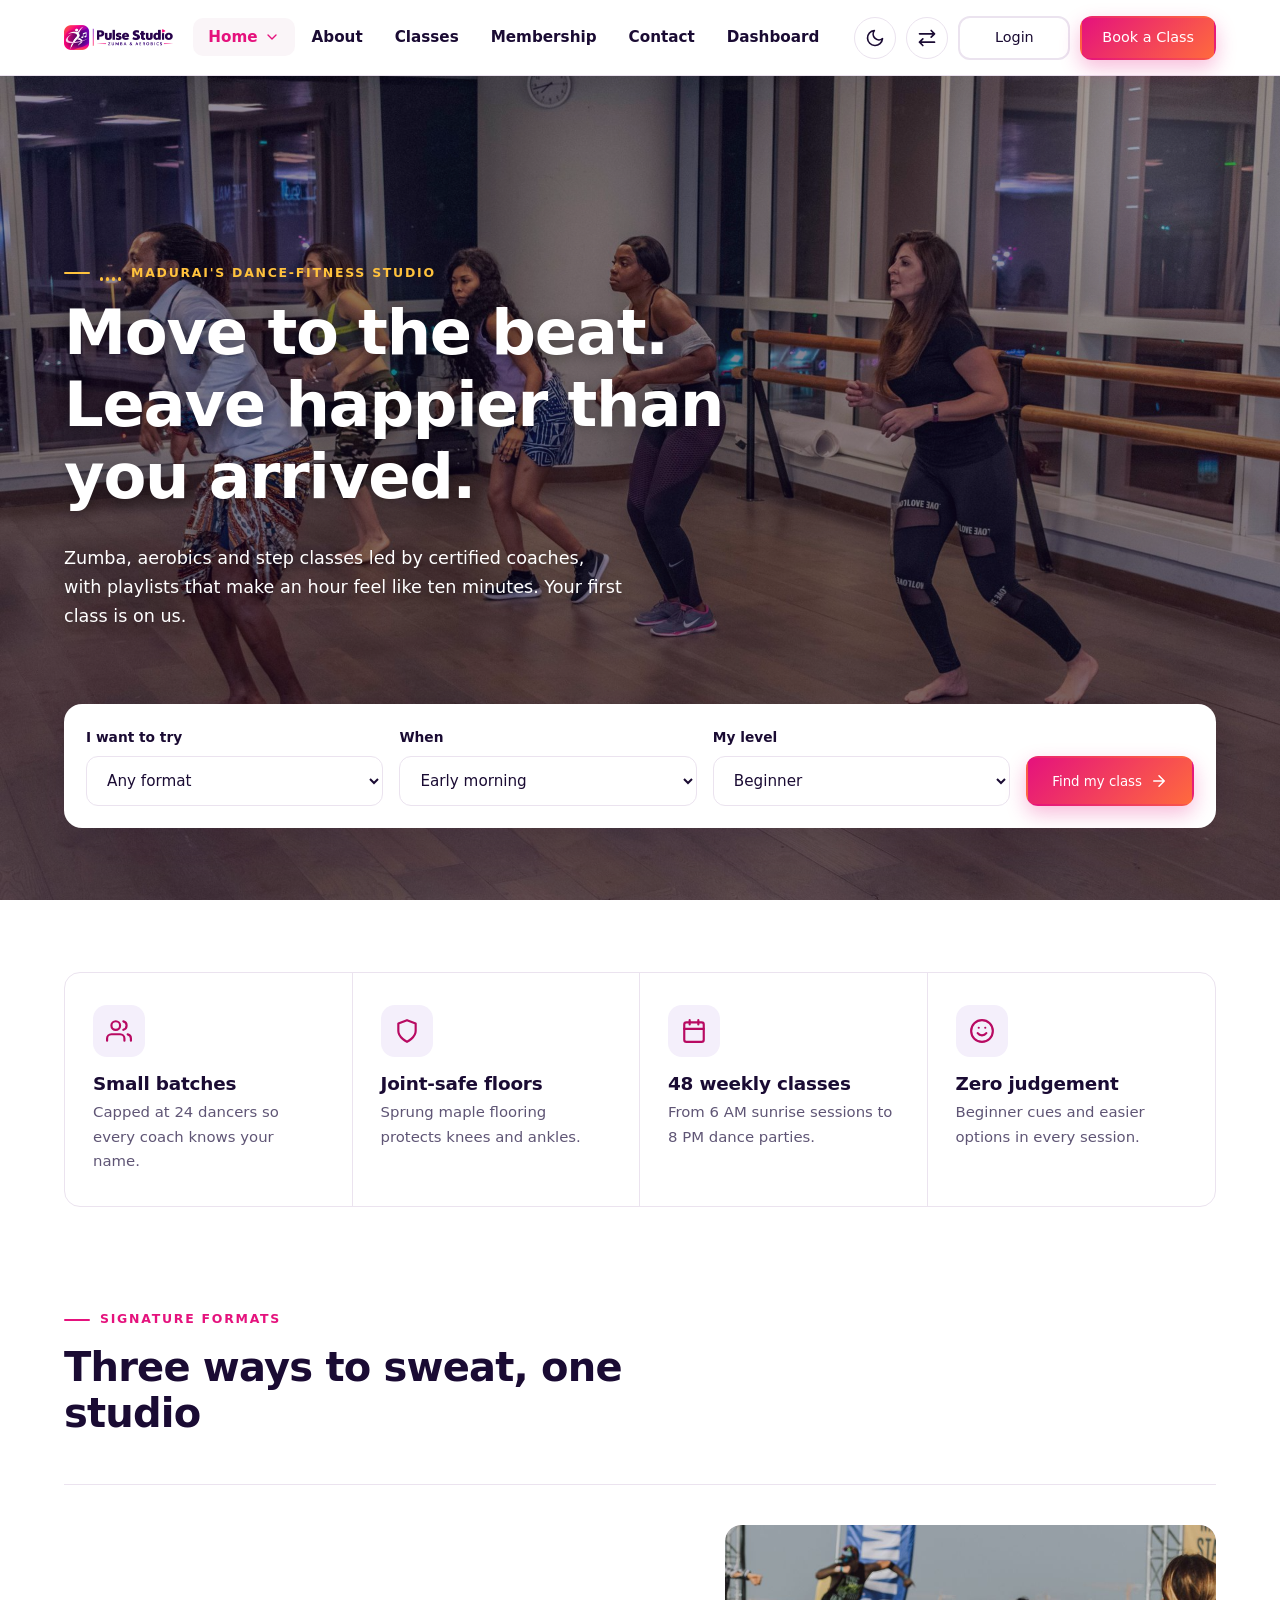
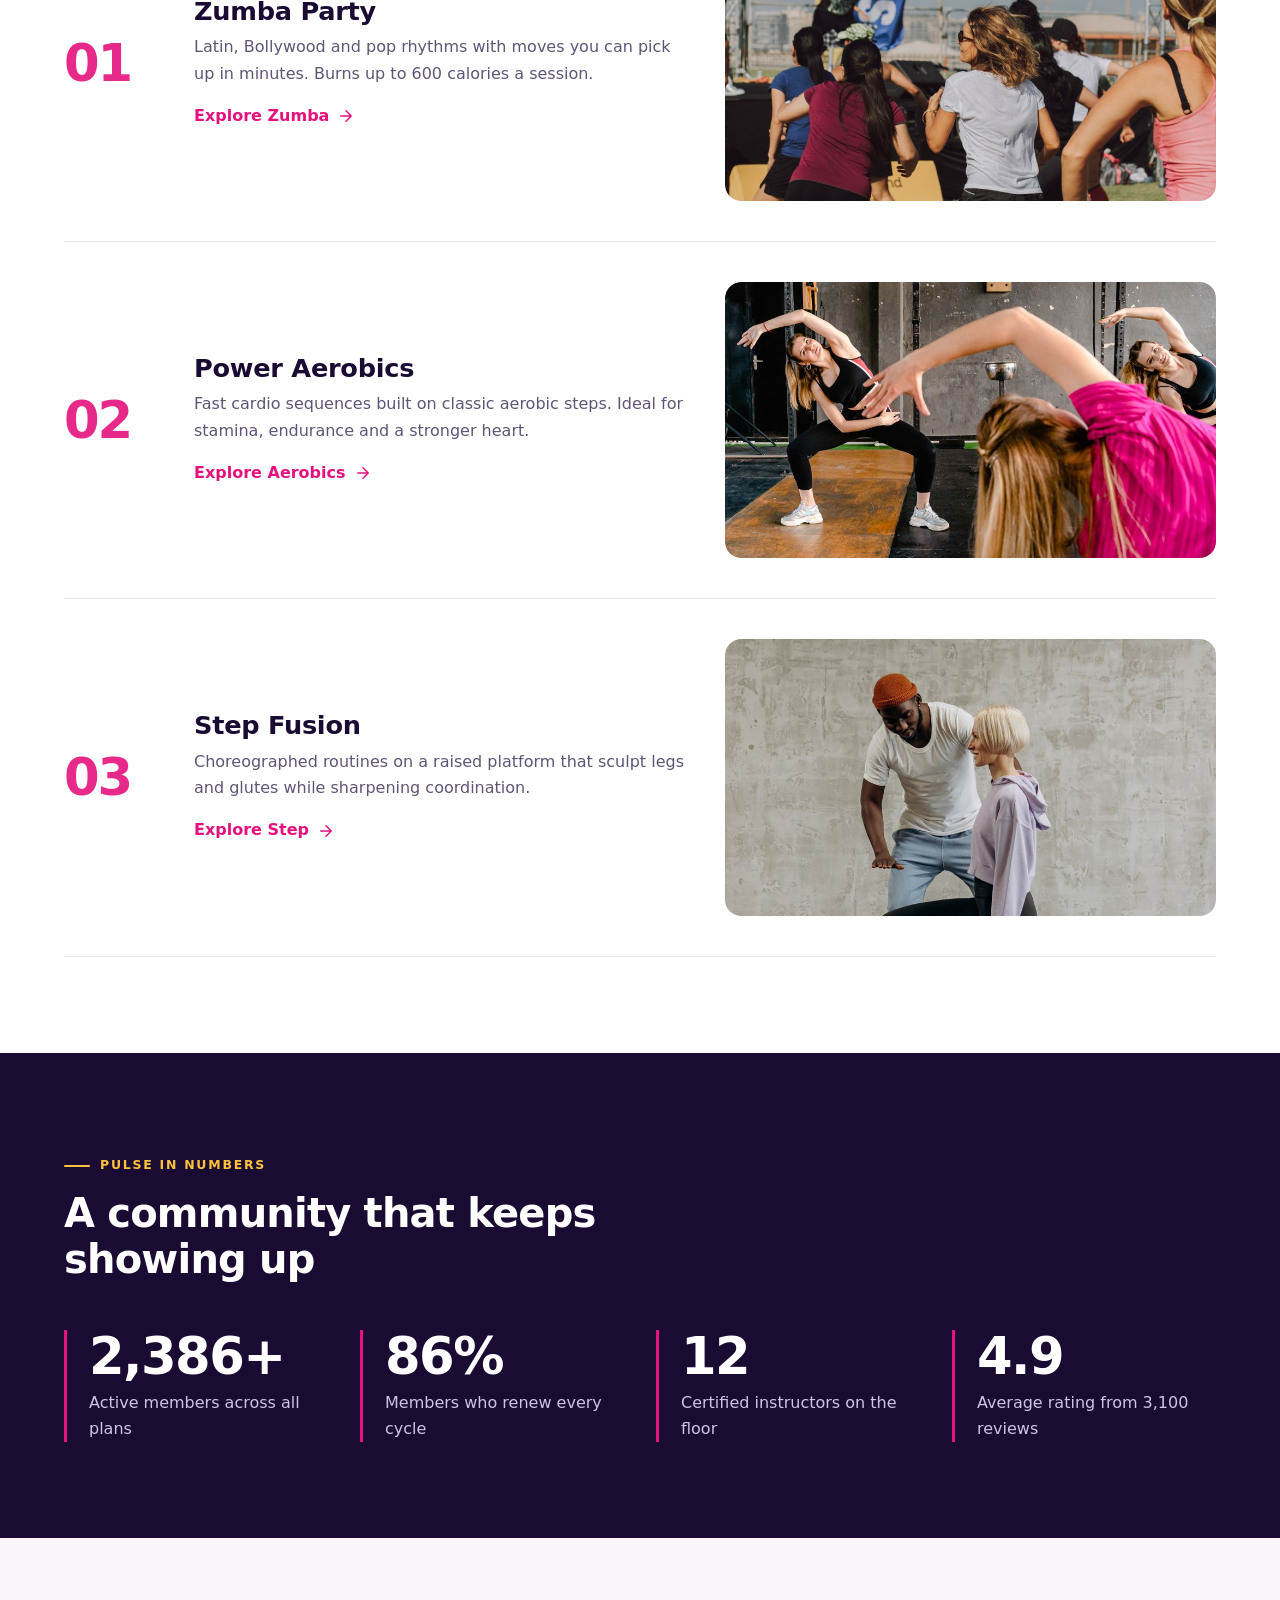
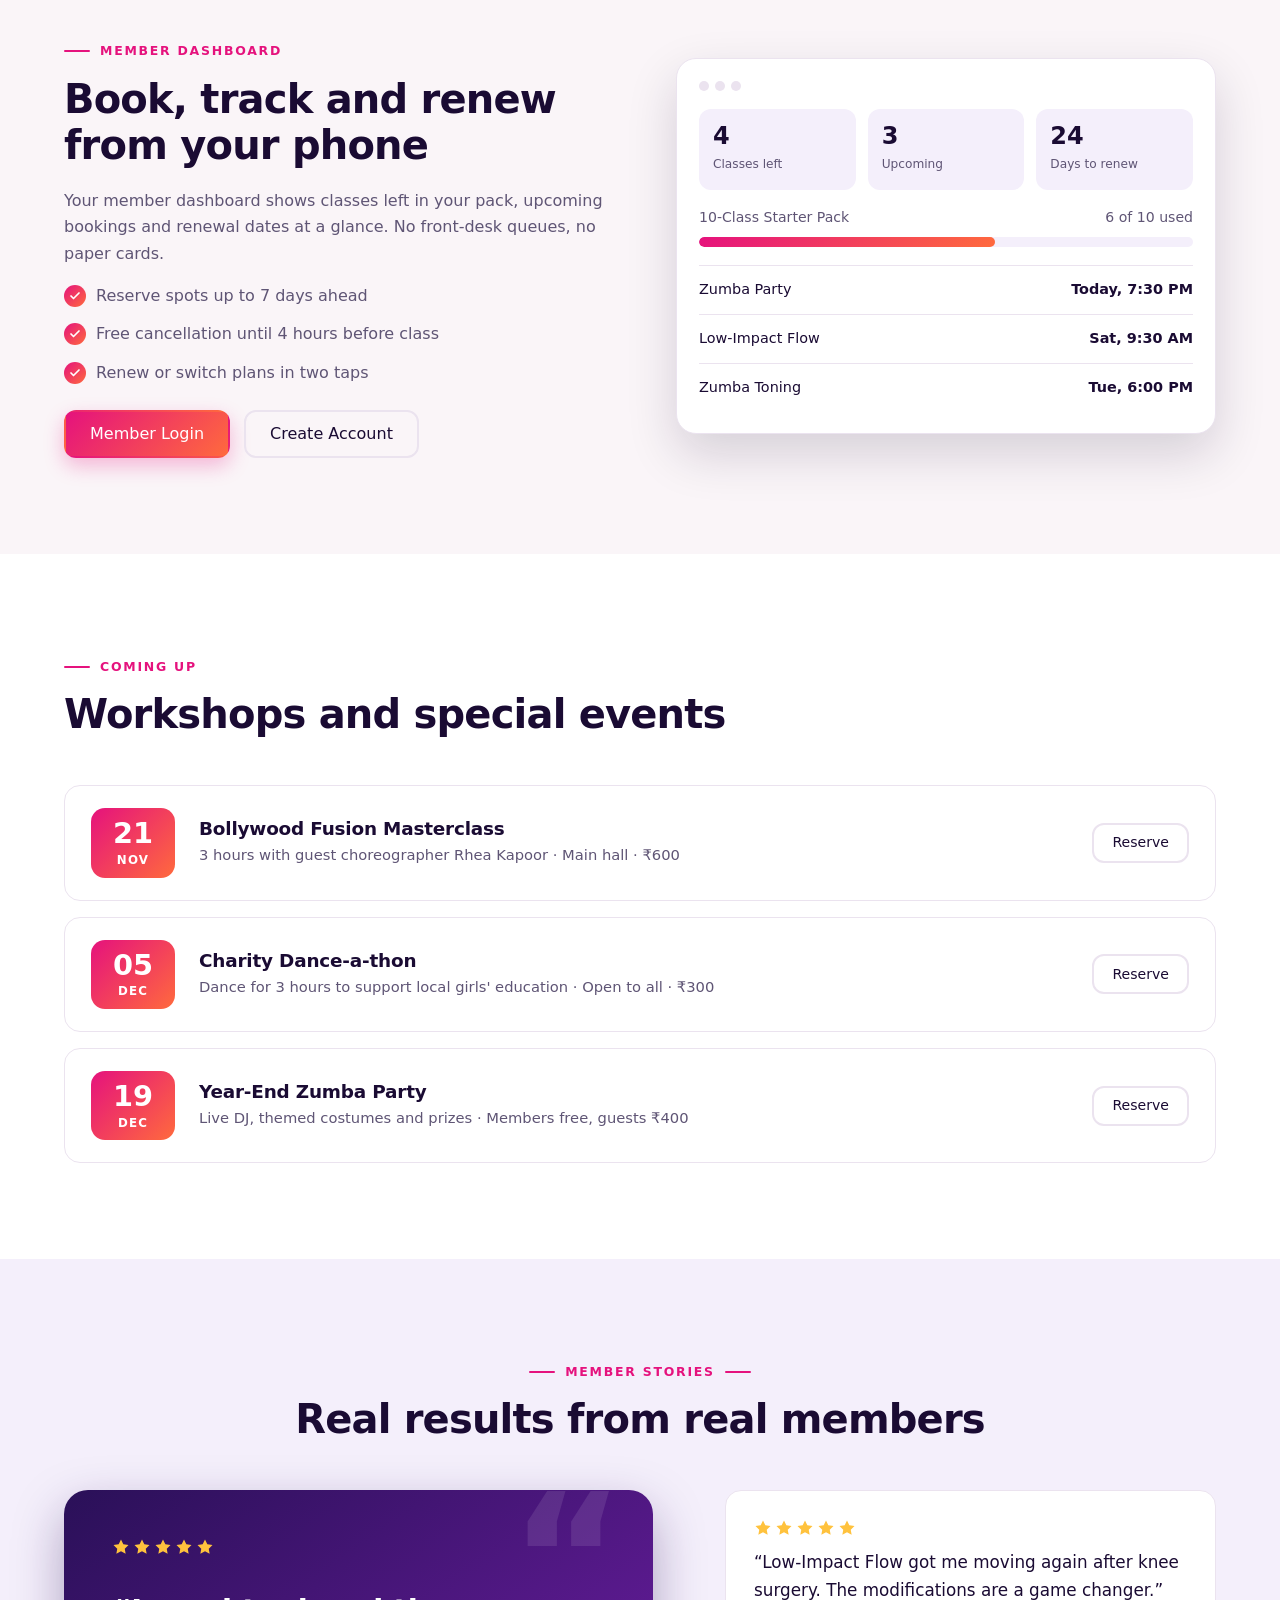
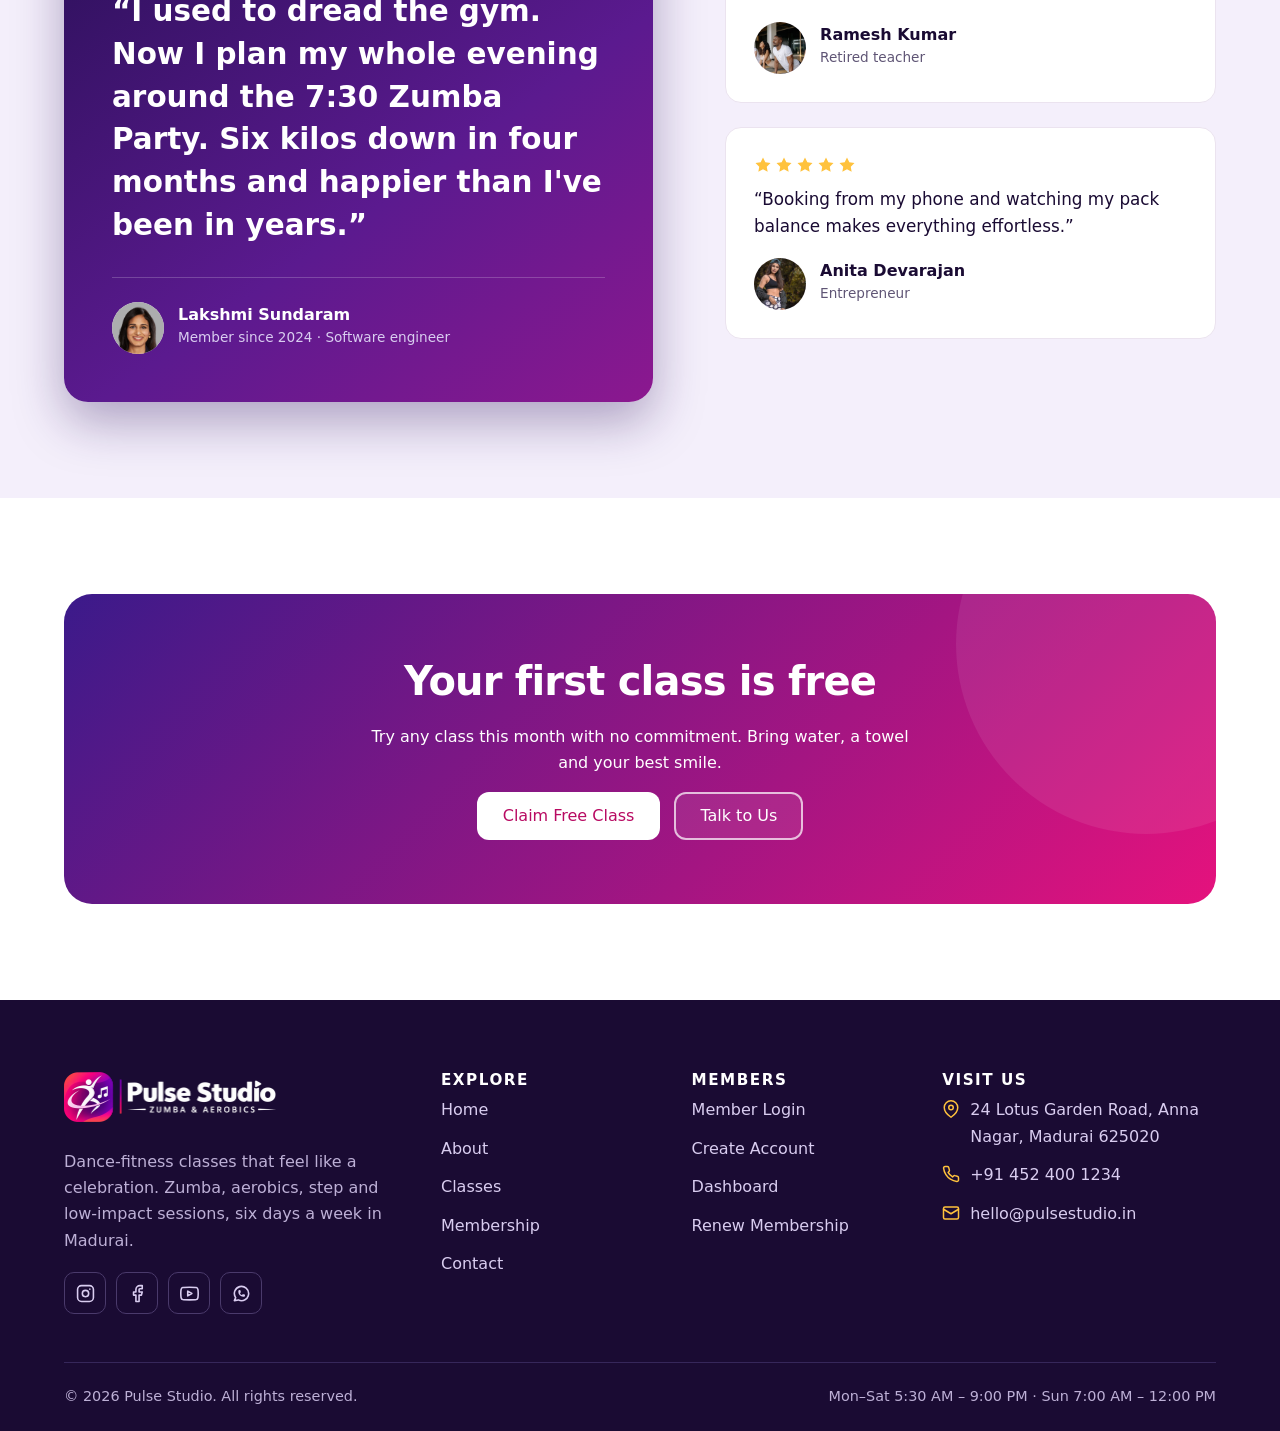
==== commit 54d72604: "first commit" ====
--- a/index.html
+++ b/index.html
@@ -18,7 +18,7 @@
 <main>
 
 <!-- 1. Hero with class finder -->
-<section class="hero-bg home-hero h1-hero" data-slot="home1-hero-bg" style="--hero-img:url('../images/home1-hero-bg.jpg')">
+<section class="hero-bg home-hero h1-hero" data-slot="home1-hero-bg" style="--hero-img:url('../images/pexels-5936039.jpeg')">
   <div class="container">
     <div>
       <span class="eyebrow"><span class="eq"><i></i><i></i><i></i><i></i></span>Madurai's dance-fitness studio</span>
@@ -50,9 +50,9 @@
 <section class="section">
   <div class="container">
     <div class="sec-head"><span class="eyebrow">Signature formats</span><h2>Three ways to sweat, one studio</h2></div>
-    <div class="feature-row"><div class="num">01</div><div><h3>Zumba Party</h3><p>Latin, Bollywood and pop rhythms with moves you can pick up in minutes. Burns up to 600 calories a session.</p><a class="text-link" href="classes.html">Explore Zumba <i data-ic="arrow-right"></i></a></div><div class="img-slot r-169" data-slot="home1-format-zumba"><img src="assets/images/home1-format-zumba.jpg" alt="Home1 format zumba" loading="lazy" decoding="async"></div></div>
-    <div class="feature-row"><div class="num">02</div><div><h3>Power Aerobics</h3><p>Fast cardio sequences built on classic aerobic steps. Ideal for stamina, endurance and a stronger heart.</p><a class="text-link" href="classes.html">Explore Aerobics <i data-ic="arrow-right"></i></a></div><div class="img-slot r-169" data-slot="home1-format-aerobics"><img src="assets/images/home1-format-aerobics.jpg" alt="Home1 format aerobics" loading="lazy" decoding="async"></div></div>
-    <div class="feature-row"><div class="num">03</div><div><h3>Step Fusion</h3><p>Choreographed routines on a raised platform that sculpt legs and glutes while sharpening coordination.</p><a class="text-link" href="classes.html">Explore Step <i data-ic="arrow-right"></i></a></div><div class="img-slot r-169" data-slot="home1-format-step"><img src="assets/images/home1-format-step.jpg" alt="Home1 format step" loading="lazy" decoding="async"></div></div>
+    <div class="feature-row"><div class="num">01</div><div><h3>Zumba Party</h3><p>Latin, Bollywood and pop rhythms with moves you can pick up in minutes. Burns up to 600 calories a session.</p><a class="text-link" href="classes.html">Explore Zumba <i data-ic="arrow-right"></i></a></div><div class="img-slot r-169" data-slot="home1-format-zumba"><img src="assets/images/pexels-4090009.jpeg" alt="Participants dancing in an energetic Zumba class" loading="lazy" decoding="async"></div></div>
+    <div class="feature-row"><div class="num">02</div><div><h3>Power Aerobics</h3><p>Fast cardio sequences built on classic aerobic steps. Ideal for stamina, endurance and a stronger heart.</p><a class="text-link" href="classes.html">Explore Aerobics <i data-ic="arrow-right"></i></a></div><div class="img-slot r-169" data-slot="home1-format-aerobics"><img src="assets/images/pexels-4662344.jpeg" alt="Women stretching in a lively indoor aerobics class" loading="lazy" decoding="async"></div></div>
+    <div class="feature-row"><div class="num">03</div><div><h3>Step Fusion</h3><p>Choreographed routines on a raised platform that sculpt legs and glutes while sharpening coordination.</p><a class="text-link" href="classes.html">Explore Step <i data-ic="arrow-right"></i></a></div><div class="img-slot r-169" data-slot="home1-format-step"><img src="assets/images/pexels-6740292.jpeg" alt="Instructor coaching a woman through weighted lunges for legs and glutes" loading="lazy" decoding="async"></div></div>
   </div>
 </section>
 
@@ -106,10 +106,10 @@
   <div class="container">
     <div class="sec-head center"><span class="eyebrow">Member stories</span><h2>Real results from real members</h2></div>
     <div class="split wide-l top">
-      <div class="feat-quote"><div class="stars"><i data-ic="star" class="fill"></i><i data-ic="star" class="fill"></i><i data-ic="star" class="fill"></i><i data-ic="star" class="fill"></i><i data-ic="star" class="fill"></i></div><p class="quote">“I used to dread the gym. Now I plan my whole evening around the 7:30 Zumba Party. Six kilos down in four months and happier than I've been in years.”</p><div class="person"><div class="img-slot circle" data-slot="home1-t1"><img src="assets/images/home1-t1.jpg" alt="Home1 t1" loading="lazy" decoding="async"></div><div><strong>Lakshmi Sundaram</strong><span>Member since 2024 · Software engineer</span></div></div></div>
+      <div class="feat-quote"><div class="stars"><i data-ic="star" class="fill"></i><i data-ic="star" class="fill"></i><i data-ic="star" class="fill"></i><i data-ic="star" class="fill"></i><i data-ic="star" class="fill"></i></div><p class="quote">“I used to dread the gym. Now I plan my whole evening around the 7:30 Zumba Party. Six kilos down in four months and happier than I've been in years.”</p><div class="person"><div class="img-slot circle" data-slot="home1-t1"><img src="assets/images/lakshmi-sundaram.png" alt="Lakshmi Sundaram, dance fitness member" loading="lazy" decoding="async"></div><div><strong>Lakshmi Sundaram</strong><span>Member since 2024 · Software engineer</span></div></div></div>
       <div class="grid" style="grid-template-columns:1fr">
-        <article class="card"><div class="stars"><i data-ic="star" class="fill"></i><i data-ic="star" class="fill"></i><i data-ic="star" class="fill"></i><i data-ic="star" class="fill"></i><i data-ic="star" class="fill"></i></div><p class="quote">“Low-Impact Flow got me moving again after knee surgery. The modifications are a game changer.”</p><div class="person"><div class="img-slot circle" data-slot="home1-t2"><img src="assets/images/home1-t2.jpg" alt="Home1 t2" loading="lazy" decoding="async"></div><div><strong>Ramesh Kumar</strong><span>Retired teacher</span></div></div></article>
-        <article class="card"><div class="stars"><i data-ic="star" class="fill"></i><i data-ic="star" class="fill"></i><i data-ic="star" class="fill"></i><i data-ic="star" class="fill"></i><i data-ic="star" class="fill"></i></div><p class="quote">“Booking from my phone and watching my pack balance makes everything effortless.”</p><div class="person"><div class="img-slot circle" data-slot="home1-t3"><img src="assets/images/home1-t3.jpg" alt="Home1 t3" loading="lazy" decoding="async"></div><div><strong>Anita Devarajan</strong><span>Entrepreneur</span></div></div></article>
+        <article class="card"><div class="stars"><i data-ic="star" class="fill"></i><i data-ic="star" class="fill"></i><i data-ic="star" class="fill"></i><i data-ic="star" class="fill"></i><i data-ic="star" class="fill"></i></div><p class="quote">“Low-Impact Flow got me moving again after knee surgery. The modifications are a game changer.”</p><div class="person"><div class="img-slot circle" data-slot="home1-t2"><img src="assets/images/pexels-8436601.jpeg" alt="Ramesh Kumar stretching in a low-impact class" loading="lazy" decoding="async"></div><div><strong>Ramesh Kumar</strong><span>Retired teacher</span></div></div></article>
+        <article class="card"><div class="stars"><i data-ic="star" class="fill"></i><i data-ic="star" class="fill"></i><i data-ic="star" class="fill"></i><i data-ic="star" class="fill"></i><i data-ic="star" class="fill"></i></div><p class="quote">“Booking from my phone and watching my pack balance makes everything effortless.”</p><div class="person"><div class="img-slot circle" data-slot="home1-t3"><img src="assets/images/pexels-7231719.jpeg" alt="Anita Devarajan in activewear" loading="lazy" decoding="async"></div><div><strong>Anita Devarajan</strong><span>Entrepreneur</span></div></div></article>
       </div>
     </div>
   </div>
--- a/assets/css/style.css
+++ b/assets/css/style.css
@@ -753,3 +753,8 @@
 .feat-quote .person { margin-top: 8px; padding-top: 24px; border-top: 1px solid rgba(255, 255, 255, .2); }
 .feat-quote .person strong { color: #fff; }
 .feat-quote .person span { color: #d9cdf0; }
+
+/* Face-focused framing for portrait avatars (photos are hotlinked, framing varies) */
+.person .img-slot > img { object-position: 50% 15%; transform: scale(1.35); transform-origin: 50% 15%; }
+.team-mini .img-slot > img { object-position: 50% 14%; transform: scale(1.12); transform-origin: 50% 14%; }
+.leader .img-slot > img { object-position: 50% 18%; }
